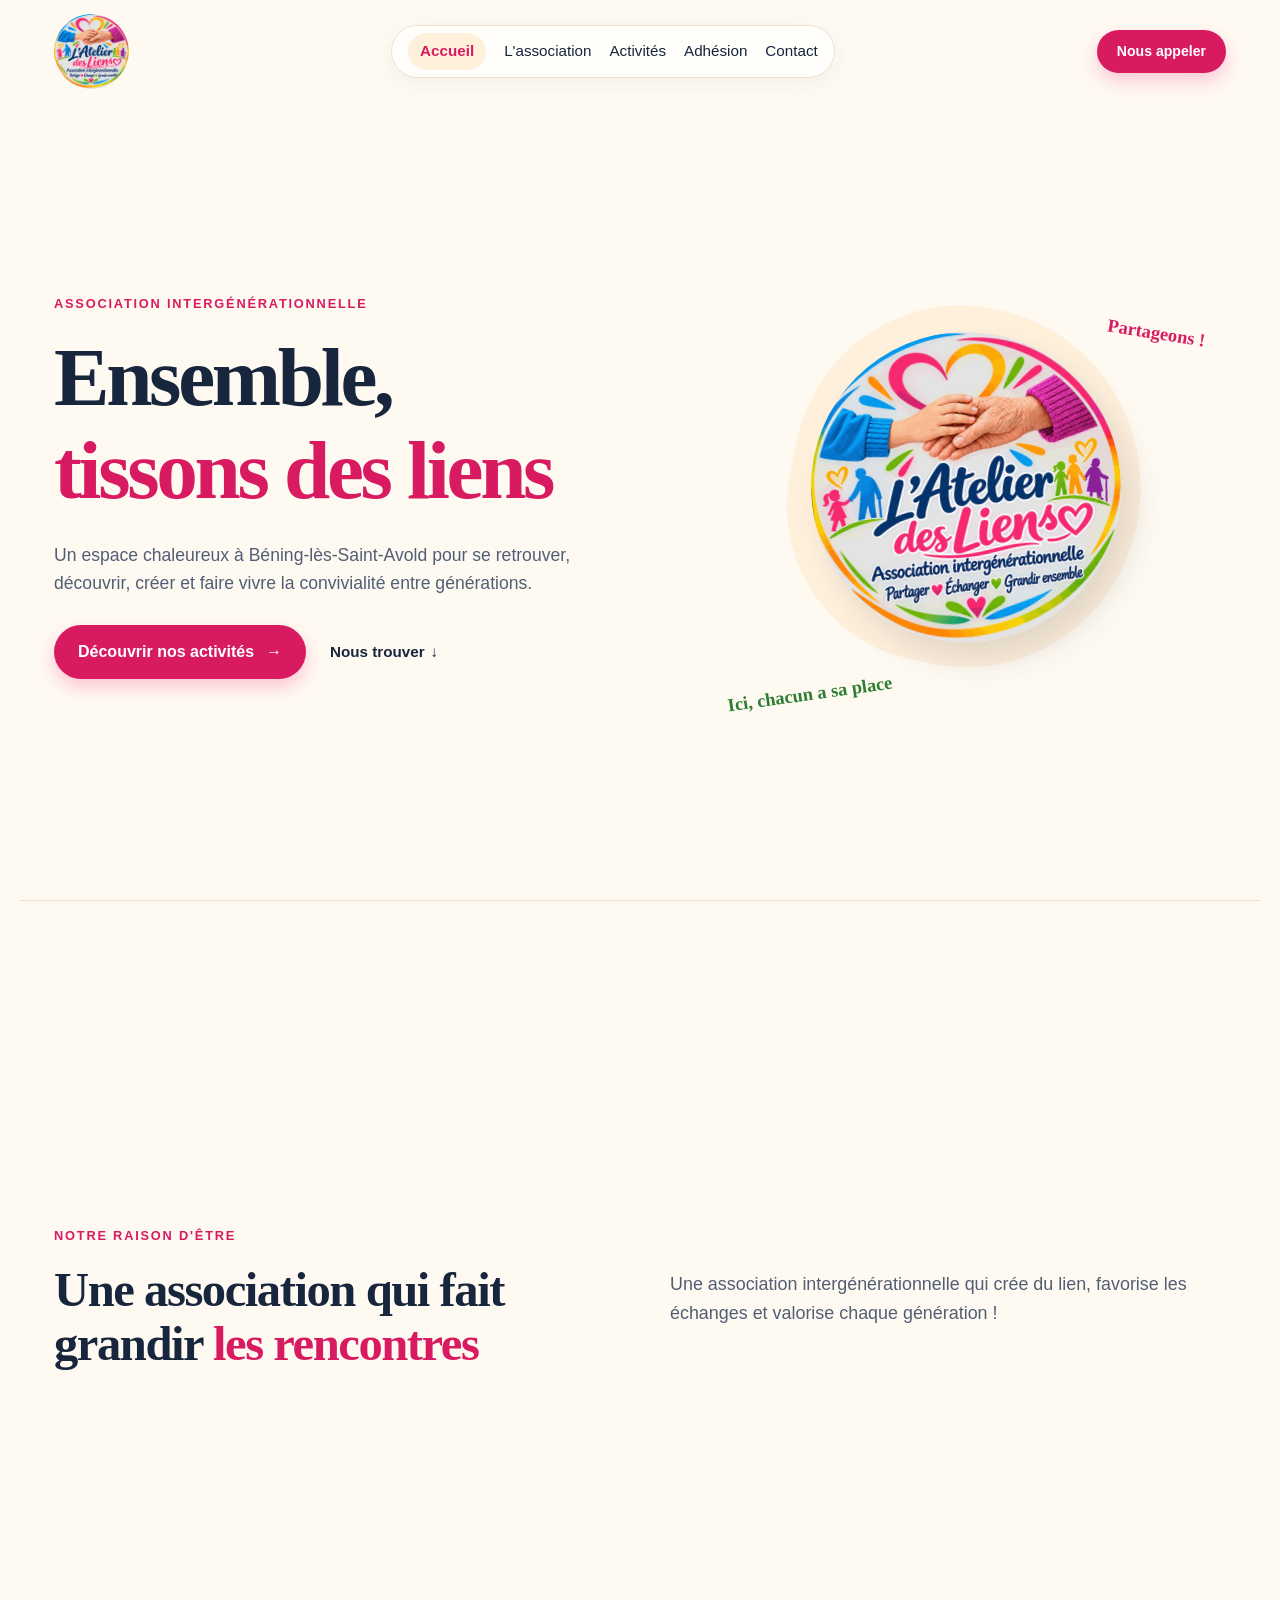
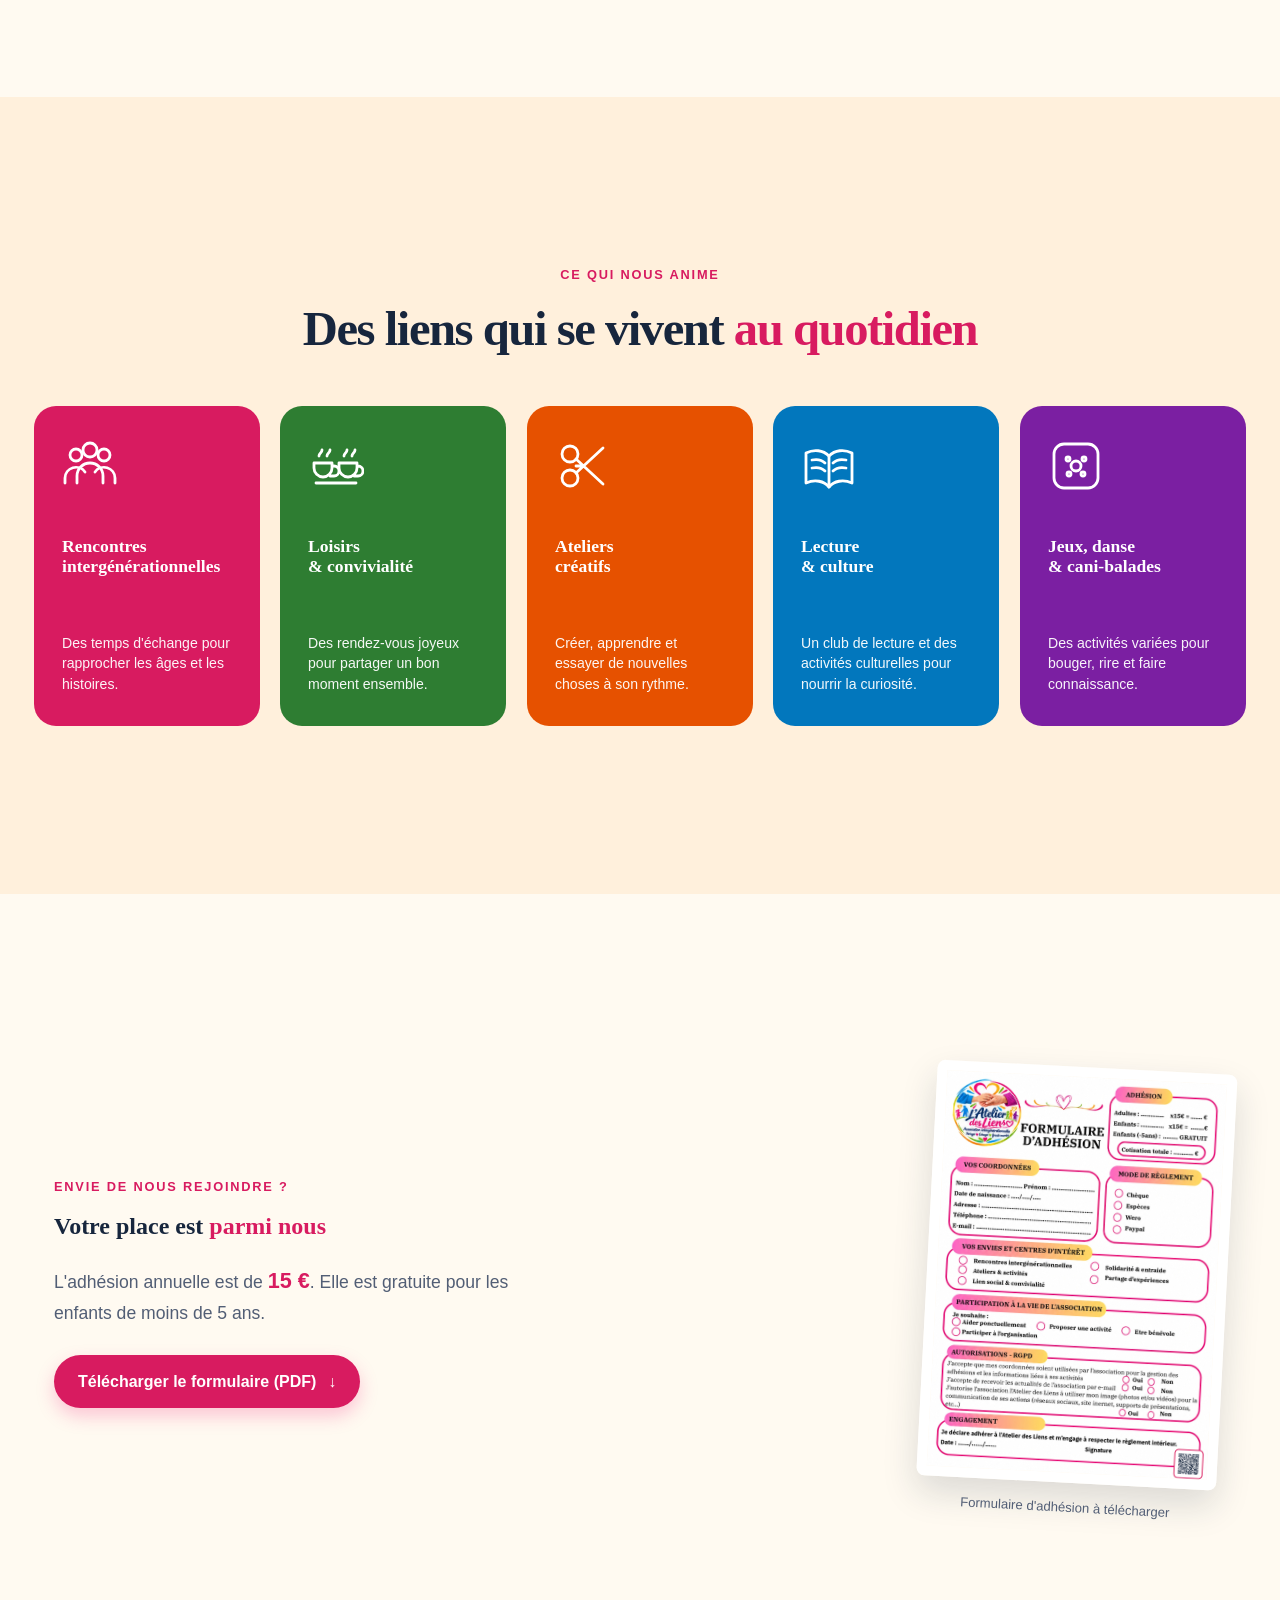
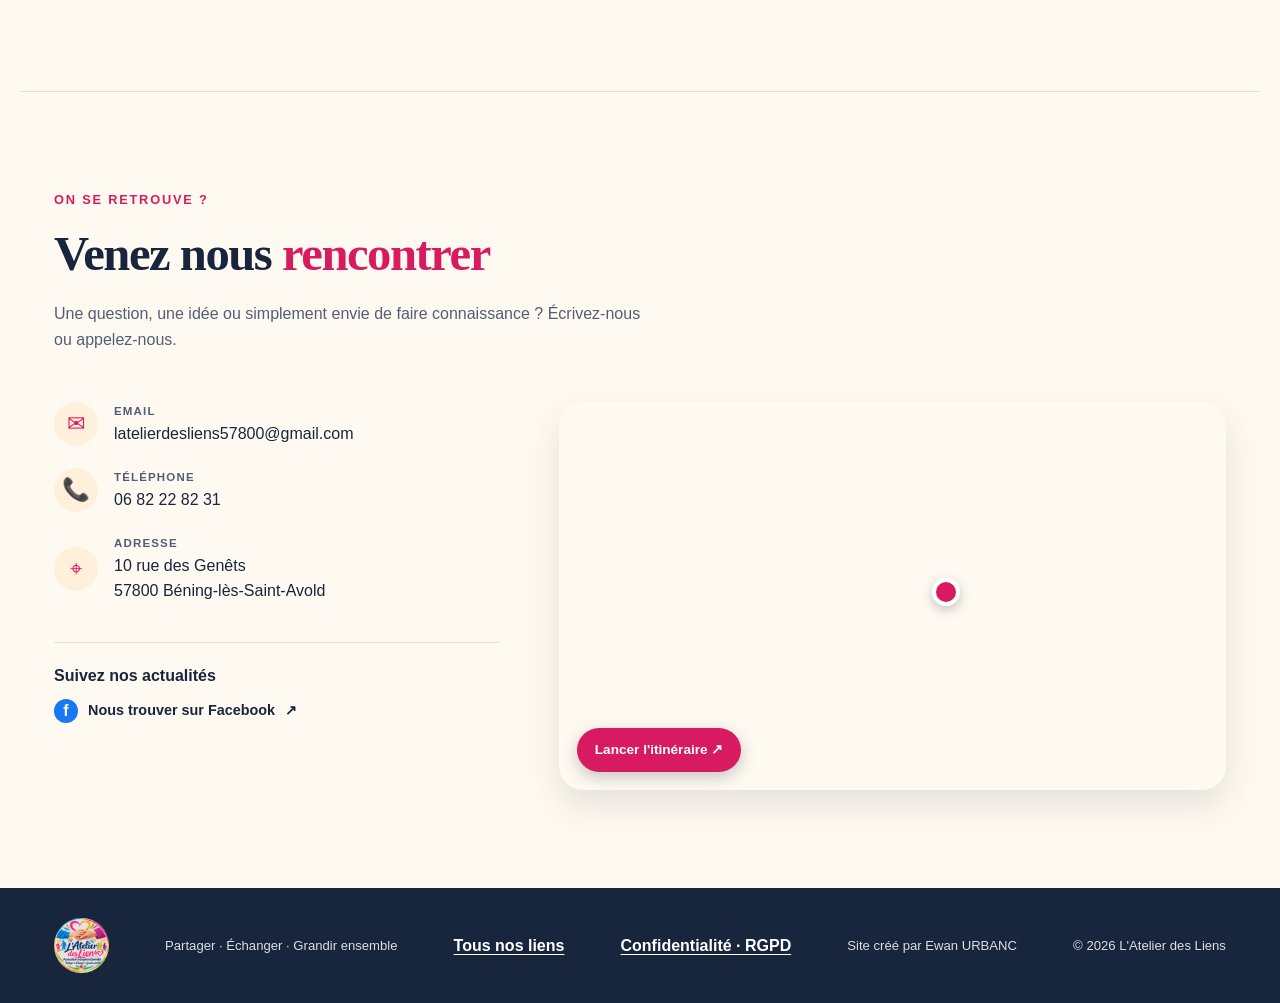
==== index.html @ 37806224 "Ajoute la page de liens, le formulaire avec QR code et optimise les images" ====
<!doctype html>
<html lang="fr">
  <head>
    <meta charset="utf-8">
    <meta name="viewport" content="width=device-width, initial-scale=1">
    <meta name="description" content="Une association intergénérationnelle qui crée du lien, favorise les échanges et valorise chaque génération !">
    <title>L'Atelier des Liens | Partager, échanger, grandir ensemble</title>
    <meta property="og:title" content="L'Atelier des Liens | Partager, échanger, grandir ensemble">
    <meta property="og:description" content="Une association intergénérationnelle qui crée du lien, favorise les échanges et valorise chaque génération !">
    <meta property="og:image" content="https://nougrr.github.io/atelier-des-liens/assets/logo-atelier-des-liens.png">
    <meta property="og:url" content="https://nougrr.github.io/atelier-des-liens/">
    <meta property="og:locale" content="fr_FR">
    <meta property="og:site_name" content="L'Atelier des Liens">
    <meta property="og:type" content="website">
    <meta name="theme-color" content="#fffaf1">
    <link rel="icon" type="image/png" href="assets/logo-icon.png">
    <link rel="apple-touch-icon" href="assets/logo-icon.png">
    <link rel="stylesheet" href="styles.css">
  </head>
  <body>
    <header class="site-header">
      <a class="brand" href="#accueil" aria-label="Retour à l'accueil"><img src="assets/logo-atelier-des-liens.png" alt="Logo de L'Atelier des Liens"></a>
      <button class="nav-toggle" id="navToggle" type="button" aria-expanded="false" aria-controls="mainNav" aria-label="Ouvrir le menu">
        <span class="hamburger-bar"></span><span class="hamburger-bar"></span><span class="hamburger-bar"></span>
      </button>
      <nav class="nav-menu" id="mainNav" aria-label="Navigation principale">
        <a href="#accueil" aria-current="location">Accueil</a>
        <a href="#association">L'association</a>
        <a href="#activites">Activités</a>
        <a href="#adhesion">Adhésion</a>
        <a href="#contact">Contact</a>
        <a class="button button-small mobile-only-button" href="tel:+33682228231">Nous appeler</a>
      </nav>
      <a class="button button-small desktop-only-button" href="tel:+33682228231">Nous appeler</a>
    </header>

    <main>
      <section class="hero page-section" id="accueil">
        <div class="hero-copy">
          <p class="eyebrow">Association intergénérationnelle</p>
          <h1>Ensemble,<br><em>tissons des liens</em></h1>
          <p class="hero-text">Un espace chaleureux à Béning-lès-Saint-Avold pour se retrouver, découvrir, créer et faire vivre la convivialité entre générations.</p>
          <div class="hero-actions">
            <a class="button" href="#activites">Découvrir nos activités <span aria-hidden="true">→</span></a>
            <a class="text-link" href="#contact">Nous trouver <span aria-hidden="true">↓</span></a>
          </div>
        </div>
        <div class="hero-art" aria-hidden="true">
          <div class="sun"></div>
          <img src="assets/logo-atelier-des-liens.png" alt="">
          <span class="scribble scribble-one">Partageons !</span>
          <span class="scribble scribble-two">Ici, chacun a sa place</span>
        </div>
      </section>

      <section class="intro section page-section" id="association">
        <div class="section-heading">
          <p class="eyebrow">Notre raison d'être</p>
          <h2>Une association qui fait grandir <em>les rencontres</em></h2>
        </div>
        <p class="intro-text">Une association intergénérationnelle qui crée du lien, favorise les échanges et valorise chaque génération !</p>
      </section>

      <section class="activities section page-section" id="activites">
        <div class="section-heading centered">
          <p class="eyebrow">Ce qui nous anime</p>
          <h2>Des liens qui se vivent <em>au quotidien</em></h2>
        </div>
        <div class="activity-grid">
          <article class="activity-card pink"><span class="activity-icon" aria-hidden="true"><svg viewBox="0 0 56 56" fill="none" xmlns="http://www.w3.org/2000/svg"><circle cx="14" cy="17" r="6"/><circle cx="28" cy="12" r="7"/><circle cx="42" cy="17" r="6"/><path d="M3 45v-5a11 11 0 0 1 20-6M53 45v-5a11 11 0 0 0-20-6M15 45v-7a13 13 0 0 1 26 0v7"/></svg></span><h3>Rencontres<br>intergénérationnelles</h3><p>Des temps d'échange pour rapprocher les âges et les histoires.</p></article>
          <article class="activity-card green"><span class="activity-icon" aria-hidden="true"><svg viewBox="0 0 56 56" fill="none" xmlns="http://www.w3.org/2000/svg"><path d="M6 25h18v5a9 9 0 0 1-18 0v-5ZM24 28h2a5 5 0 0 1 0 10h-4M11 18c0-3 3-3 3-6M19 18c0-3 3-3 3-6M31 25h18v5a9 9 0 0 1-18 0v-5ZM49 28h1a5 5 0 0 1 0 10h-4M36 18c0-3 3-3 3-6M44 18c0-3 3-3 3-6M8 45h40"/></svg></span><h3>Loisirs<br>&amp; convivialité</h3><p>Des rendez-vous joyeux pour partager un bon moment ensemble.</p></article>
          <article class="activity-card orange"><span class="activity-icon" aria-hidden="true"><svg viewBox="0 0 56 56" fill="none" xmlns="http://www.w3.org/2000/svg"><circle cx="15" cy="16" r="8"/><circle cx="15" cy="40" r="8"/><path d="m21 21 27 25M21 35 48 10M21 28h7"/></svg></span><h3>Ateliers<br>créatifs</h3><p>Créer, apprendre et essayer de nouvelles choses à son rythme.</p></article>
          <article class="activity-card blue"><span class="activity-icon" aria-hidden="true"><svg viewBox="0 0 56 56" fill="none" xmlns="http://www.w3.org/2000/svg"><path d="M28 18c-6-6-15-7-23-3v30c9-4 18-2 23 4 5-6 14-8 23-4V15c-8-4-17-3-23 3Z"/><path d="M28 18v31M11 22c5-1 10 0 13 3M11 30c5-1 10 0 13 3M45 22c-5-1-10 0-13 3M45 30c-5-1-10 0-13 3"/></svg></span><h3>Lecture<br>&amp; culture</h3><p>Un club de lecture et des activités culturelles pour nourrir la curiosité.</p></article>
          <article class="activity-card purple"><span class="activity-icon" aria-hidden="true"><svg viewBox="0 0 56 56" fill="none" xmlns="http://www.w3.org/2000/svg"><rect x="6" y="6" width="44" height="44" rx="10"/><circle cx="20" cy="21" r="2"/><circle cx="36" cy="21" r="2"/><circle cx="28" cy="28" r="5"/><circle cx="21" cy="36" r="2"/><circle cx="35" cy="36" r="2"/></svg></span><h3>Jeux, danse<br>&amp; cani-balades</h3><p>Des activités variées pour bouger, rire et faire connaissance.</p></article>
        </div>
      </section>

      <section class="membership section page-section" id="adhesion">
        <div class="membership-copy">
          <p class="eyebrow">Envie de nous rejoindre ?</p>
          <h2>Votre place est <em>parmi nous</em></h2>
          <p>L'adhésion annuelle est de <strong>15 €</strong>. Elle est gratuite pour les enfants de moins de 5 ans.</p>
          <a class="button" href="assets/formulaire-adhesion-avec-liens.pdf" download>Télécharger le formulaire (PDF) <span aria-hidden="true">↓</span></a>
        </div>
        <figure class="form-preview">
          <a href="assets/formulaire-adhesion-avec-liens.pdf" download aria-label="Télécharger le formulaire d'adhésion (PDF)"><img src="assets/formulaire-adhesion-avec-liens.png" alt="Aperçu du formulaire d'adhésion avec QR code"></a>
          <figcaption>Formulaire d'adhésion à télécharger</figcaption>
        </figure>
      </section>

      <section class="contact section page-section" id="contact">
        <div class="section-heading">
          <p class="eyebrow">On se retrouve ?</p>
          <h2>Venez nous <em>rencontrer</em></h2>
          <p>Une question, une idée ou simplement envie de faire connaissance ? Écrivez-nous ou appelez-nous.</p>
        </div>
        <div class="contact-layout">
          <div class="contact-details">
            <a class="contact-item" href="mailto:latelierdesliens57800@gmail.com?subject=Contact%20L%27Atelier%20des%20Liens"><span class="contact-symbol" aria-hidden="true">✉</span><span><small>Email</small>latelierdesliens57800@gmail.com</span></a>
            <a class="contact-item" href="tel:+33682228231" aria-label="Appeler le 06 82 22 82 31"><span class="contact-symbol" aria-hidden="true">📞</span><span><small>Téléphone</small>06 82 22 82 31</span></a>
            <a class="contact-item" href="https://www.google.com/maps/dir/?api=1&amp;destination=10+rue+des+Gen%C3%AAts+57800+B%C3%A9ning-l%C3%A8s-Saint-Avold" target="_blank" rel="noopener"><span class="contact-symbol" aria-hidden="true">⌖</span><span><small>Adresse</small>10 rue des Genêts<br>57800 Béning-lès-Saint-Avold</span></a>
            <div class="social-note"><span>Suivez nos actualités</span><a class="facebook-link" href="https://www.facebook.com/profile.php?id=61596247804913&amp;locale=fr_FR" target="_blank" rel="noopener"><span class="facebook-mark">f</span> Nous trouver sur Facebook <span aria-hidden="true">↗</span></a></div>
          </div>
          <div class="map-card">
            <iframe title="Carte de localisation de L'Atelier des Liens" src="https://www.google.com/maps?ll=49.1370452,6.8275457&amp;z=17&amp;output=embed" loading="lazy" referrerpolicy="no-referrer-when-downgrade" allowfullscreen></iframe>
            <div class="map-location" role="img" aria-label="L'Atelier des Liens, 10 rue des Genêts, 57800 Béning-lès-Saint-Avold"><span aria-hidden="true"></span></div>
            <a class="map-link" href="https://www.google.com/maps/dir/?api=1&amp;destination=10+rue+des+Gen%C3%AAts+57800+B%C3%A9ning-l%C3%A8s-Saint-Avold" target="_blank" rel="noopener noreferrer">Lancer l'itinéraire <span aria-hidden="true">↗</span></a>
          </div>
        </div>
      </section>

    </main>

    <footer class="site-footer"><img src="assets/logo-atelier-des-liens.png" alt="" aria-hidden="true"><p>Partager · Échanger · Grandir ensemble</p><a href="linktree.html">Tous nos liens</a><a href="confidentialite.html">Confidentialité · RGPD</a><p>Site créé par Ewan URBANC</p><p>© 2026 L'Atelier des Liens</p></footer>
    <script src="script.js"></script>
  </body>
</html>
---- styles.css ----
/* ==========================================================================
   1. VARIABLES & RESET
   ========================================================================== */
:root {
  --ink: #17263d;
  --muted: #525e75;
  --cream: #fffaf1;
  --peach: #fff0dc;
  --pink: #d81b60;
  --orange: #e65100;
  --blue: #0277bd;
  --green: #2e7d32;
  --purple: #7b1fa2;
  --line: #eadfd1;
  --header-height: 103px;
}

*,
*::before,
*::after {
  box-sizing: border-box;
}

html {
  scroll-behavior: smooth;
  scroll-padding-top: var(--header-height);
}

body {
  margin: 0;
  color: var(--ink);
  background: var(--cream);
  font-family: Arial, Helvetica, sans-serif;
  line-height: 1.6;
}

a {
  color: inherit;
  text-decoration: none;
}

img {
  display: block;
  max-width: 100%;
  height: auto;
}

/* Accessibilité : Focus Clavier */
a:focus-visible,
button:focus-visible {
  outline: 3px solid var(--pink);
  outline-offset: 3px;
  border-radius: 4px;
}

/* ==========================================================================
   2. HEADER & NAVIGATION
   ========================================================================== */
.site-header {
  align-items: center;
  backdrop-filter: blur(12px);
  background: rgba(255, 250, 241, 0.96);
  display: flex;
  justify-content: space-between;
  max-width: none;
  margin: auto;
  min-height: var(--header-height);
  padding: 14px max(34px, calc((100% - 1172px) / 2));
  position: sticky;
  top: 0;
  z-index: 100;
}

.brand img {
  height: 75px;
  width: 75px;
  object-fit: cover;
  border-radius: 50%;
}

nav {
  display: flex;
  gap: 30px;
  font-size: 0.95rem;
  font-weight: 500;
}

.site-header .nav-menu {
  align-items: center;
  background: rgba(255, 255, 255, 0.72);
  border: 1px solid var(--line);
  border-radius: 999px;
  box-shadow: 0 5px 18px rgba(23, 38, 61, 0.05);
  gap: 18px;
  padding: 7px 16px;
}

nav a {
  transition: color 0.2s ease;
}

nav a:hover,
.text-link:hover,
nav a[aria-current="page"] {
  color: var(--pink);
}

nav a[aria-current="location"] {
  background: var(--peach);
  border-radius: 999px;
  color: var(--pink);
  font-weight: 700;
  padding: 6px 12px;
}

.button {
  align-items: center;
  background: var(--pink);
  border-radius: 999px;
  color: #ffffff;
  display: inline-flex;
  gap: 12px;
  padding: 14px 24px;
  font-weight: 700;
  box-shadow: 0 8px 18px rgba(242, 43, 127, 0.25);
  transition: transform 0.2s ease, box-shadow 0.2s ease, background-color 0.2s ease;
}

.button:hover {
  box-shadow: 0 12px 25px rgba(242, 43, 127, 0.35);
  transform: translateY(-2px);
}

.button-small {
  padding: 10px 20px;
  font-size: 0.88rem;
}

/* ==========================================================================
   3. HERO SECTION
   ========================================================================== */
.hero {
  display: grid;
  grid-template-columns: minmax(0, 1fr) minmax(340px, 0.85fr);
  max-width: 1240px;
  min-height: calc(100svh - var(--header-height));
  margin: auto;
  padding: 40px 34px 70px;
  align-items: center;
  gap: 40px;
}

.eyebrow {
  color: var(--pink);
  font-size: 0.8rem;
  font-weight: 700;
  letter-spacing: 0.14em;
  margin: 0 0 16px;
  text-transform: uppercase;
}

h1,
h2,
h3 {
  line-height: 1.12;
  margin: 0;
}

h1,
h2 {
  font-family: Georgia, "Times New Roman", serif;
}

h1 {
  font-size: clamp(3rem, 6.5vw, 5.8rem);
  letter-spacing: -0.04em;
}

h1 em,
h2 em {
  color: var(--pink);
  font-style: normal;
}

.hero-text {
  color: var(--muted);
  font-size: 1.1rem;
  max-width: 550px;
  margin: 24px 0 28px;
}

.hero-actions {
  align-items: center;
  display: flex;
  flex-wrap: wrap;
  gap: 24px;
}

.text-link {
  font-weight: 700;
  font-size: 0.95rem;
  display: inline-flex;
  align-items: center;
  gap: 6px;
}

.hero-art {
  min-height: 420px;
  position: relative;
  display: grid;
  place-items: center;
}

.hero-art .sun {
  background: var(--peach);
  border-radius: 48% 52% 50% 45%;
  height: 360px;
  position: absolute;
  transform: rotate(12deg);
  width: 350px;
}

.hero-art img {
  border-radius: 50%;
  max-width: 310px;
  position: relative;
  box-shadow: 12px 20px 30px rgba(23, 38, 61, 0.12);
  transform: rotate(-6deg);
}

.scribble {
  color: var(--pink);
  font-family: Georgia, "Times New Roman", serif;
  font-size: 1.15rem;
  position: absolute;
  font-weight: 600;
}

.scribble-one {
  right: 4%;
  top: 10%;
  transform: rotate(9deg);
}

.scribble-two {
  bottom: -3%;
  left: 4%;
  color: var(--green);
  transform: rotate(-8deg);
}

/* ==========================================================================
   4. SECTIONS GENERALES & INTRO
   ========================================================================== */
.section {
  max-width: 1240px;
  margin: auto;
  padding: 90px 34px;
}

.page-section {
  min-height: calc(100svh - var(--header-height));
  scroll-margin-top: var(--header-height);
}

@media (prefers-reduced-motion: reduce) {
  html { scroll-behavior: auto; }
}

.intro {
  align-items: center;
  border-top: 1px solid var(--line);
  display: grid;
  gap: 60px;
  grid-template-columns: 1fr 1fr;
}

.section-heading h2 {
  font-size: clamp(2.1rem, 3.8vw, 3.8rem);
  letter-spacing: -0.03em;
}

.intro-text {
  color: var(--muted);
  font-size: 1.12rem;
  margin: 0;
  max-width: 530px;
}

.centered {
  text-align: center;
}

/* ==========================================================================
   5. SECTION ACTIVITES (GRILLE & CARTES UNIFORMES)
   ========================================================================== */
.activities {
  display: flex;
  flex-direction: column;
  justify-content: center;
  background: var(--peach);
  max-width: none;
  padding-left: max(34px, calc((100% - 1360px) / 2));
  padding-right: max(34px, calc((100% - 1360px) / 2));
}

.activity-grid {
  display: grid;
  gap: 20px;
  grid-template-columns: repeat(5, minmax(0, 1fr));
  margin-top: 50px;
  align-items: stretch; /* Hauteur identique pour toutes les cellules de la ligne */
}

.activity-card {
  border-radius: 22px;
  color: #ffffff;
  cursor: pointer;

  /* Agencement Flexbox pour uniformiser le contenu */
  display: flex;
  flex-direction: column;
  justify-content: flex-start;

  min-height: 320px;
  height: 100%;
  padding: 32px 28px;
  position: relative;

  /* Animation fluide d'agrandissement */
  transition: transform 0.35s cubic-bezier(0.34, 1.56, 0.64, 1), box-shadow 0.35s ease;
  will-change: transform;
}

.activity-card:hover,
.activity-card:focus-within {
  transform: scale(1.06) translateY(-6px);
  box-shadow: 0 20px 35px rgba(23, 38, 61, 0.28);
  z-index: 5;
}

.activity-card:active {
  transform: scale(1.02) translateY(-2px);
}

/* Variantes de couleurs des cartes */
.activity-card.pink { background: var(--pink); }
.activity-card.green { background: var(--green); }
.activity-card.orange { background: var(--orange); }
.activity-card.blue { background: var(--blue); }
.activity-card.purple { background: var(--purple); }

.activity-icon {
  display: block;
  font-size: 2.8rem;
  line-height: 1;
  margin-bottom: 36px;
}

.activity-icon svg {
  color: currentColor;
  height: 56px;
  stroke: currentColor;
  stroke-linecap: round;
  stroke-linejoin: round;
  stroke-width: 2.8;
  width: 56px;
}

.activity-card h3 {
  font-family: Georgia, "Times New Roman", serif;
  font-size: 1.1rem;
  margin-bottom: 0;
  overflow-wrap: normal;
  word-break: normal;
}

.activity-card p {
  font-size: 0.88rem;
  margin: auto 0 0;
  opacity: 0.95;
  line-height: 1.45;
  padding-top: 20px;
}

/* ==========================================================================
   6. SECTION ADHESION
   ========================================================================== */
.membership {
  align-items: center;
  display: grid;
  gap: 70px;
  grid-template-columns: 1fr 300px;
}

.membership-copy > p:not(.eyebrow) {
  color: var(--muted);
  font-size: 1.1rem;
  margin: 24px 0 28px;
  max-width: 490px;
}

.membership-copy strong {
  color: var(--pink);
  font-size: 1.35rem;
}

.form-preview {
  margin: 0;
  transform: rotate(3deg);
  transition: transform 0.3s ease;
}

.form-preview:hover {
  transform: rotate(0deg) scale(1.03);
}

.form-preview img {
  border: 10px solid #ffffff;
  border-radius: 8px;
  box-shadow: 0 16px 35px rgba(23, 38, 61, 0.15);
}

.form-preview figcaption {
  color: var(--muted);
  font-size: 0.82rem;
  margin-top: 14px;
  text-align: center;
}

/* ==========================================================================
   7. SECTION CONTACT & CARTE
   ========================================================================== */
.contact {
  border-top: 1px solid var(--line);
  display: flex;
  flex-direction: column;
  justify-content: center;
}

.contact .section-heading > p:last-child {
  color: var(--muted);
  margin: 20px 0 0;
  max-width: 600px;
}

.contact-layout {
  display: grid;
  gap: 60px;
  grid-template-columns: 0.8fr 1.2fr;
  margin-top: 50px;
}

.contact-details {
  display: flex;
  flex-direction: column;
  gap: 22px;
}

.contact-item {
  align-items: center;
  display: flex;
  gap: 16px;
  transition: color 0.2s ease;
}

.contact-item:hover {
  color: var(--pink);
}

.contact-item > span:last-child {
  min-width: 0;
  overflow-wrap: anywhere;
}

.contact-symbol {
  align-items: center;
  background: var(--peach);
  border-radius: 50%;
  color: var(--pink);
  display: flex;
  flex: 0 0 44px;
  font-size: 1.4rem;
  height: 44px;
  justify-content: center;
}

.contact-item small {
  color: var(--muted);
  display: block;
  font-size: 0.72rem;
  letter-spacing: 0.1em;
  text-transform: uppercase;
  font-weight: 700;
}

.social-note {
  border-top: 1px solid var(--line);
  display: flex;
  flex-direction: column;
  gap: 10px;
  margin-top: 16px;
  padding-top: 20px;
}

.social-note > span:first-child {
  font-weight: 700;
}

.facebook-link {
  align-items: center;
  color: var(--ink);
  display: inline-flex;
  font-size: 0.9rem;
  font-weight: 700;
  gap: 10px;
  width: fit-content;
  transition: color 0.2s ease;
}

.facebook-link:hover {
  color: var(--pink);
}

.facebook-mark {
  align-items: center;
  background: #1877f2;
  border-radius: 50%;
  color: #ffffff;
  display: inline-flex;
  font-family: Arial, sans-serif;
  font-size: 1rem;
  height: 24px;
  justify-content: center;
  line-height: 1;
  width: 24px;
}

/* Carte Interactive */
.map-card {
  border-radius: 24px;
  min-height: 380px;
  overflow: hidden;
  position: relative;
  box-shadow: 0 15px 35px rgba(23, 38, 61, 0.12);
}

.map-card iframe {
  border: 0;
  height: 100%;
  min-height: 380px;
  width: 100%;
}

.map-location {
  align-items: center;
  display: flex;
  left: 58%;
  position: absolute;
  top: 49%;
  transform: translate(-50%, -50%);
  z-index: 2;
}

.map-location span {
  background: var(--pink);
  border: 4px solid #ffffff;
  border-radius: 50%;
  box-shadow: 0 4px 12px rgba(23, 38, 61, 0.25);
  display: block;
  height: 28px;
  width: 28px;
}

.map-link {
  background: var(--pink);
  border-radius: 999px;
  bottom: 18px;
  color: #ffffff;
  font-size: 0.85rem;
  font-weight: 700;
  left: 18px;
  padding: 11px 18px;
  position: absolute;
  z-index: 2;
  box-shadow: 0 5px 16px rgba(23, 38, 61, 0.25);
  transition: background-color 0.2s ease, color 0.2s ease;
}

.map-link:hover {
  background: #ffffff;
  color: var(--pink);
}

/* ==========================================================================
   8. CONFIDENTIALITE & RGPD
   ========================================================================== */
.legal-body { scroll-snap-type: none; }

.legal-header {
  align-items: center;
  background: rgba(255, 250, 241, 0.96);
  border-bottom: 1px solid var(--line);
  display: flex;
  justify-content: space-between;
  min-height: var(--header-height);
  padding: 14px max(34px, calc((100% - 1172px) / 2));
}

.legal-page {
  background: #f5eee3;
  margin: 0 auto;
  max-width: 1000px;
  min-height: calc(100vh - var(--header-height));
  padding: clamp(48px, 8vw, 88px) 34px;
}

.legal-intro { margin: 0 auto; max-width: 760px; }
.legal-intro h1 { font-size: clamp(2.8rem, 6vw, 4.8rem); }

.legal-intro > p:last-child {
  color: var(--muted);
  font-size: 1.05rem;
  margin: 20px 0 0;
  max-width: 600px;
}

.privacy-content {
  display: grid;
  gap: 24px 44px;
  grid-template-columns: repeat(2, minmax(0, 1fr));
  margin-top: 38px;
}

.privacy-content article {
  border-top: 1px solid var(--line);
  padding-top: 18px;
}

.privacy-content article h2,
.privacy-content article h3 {
  font-size: 1.08rem;
  margin-bottom: 10px;
}

.privacy-content article p {
  color: var(--muted);
  font-size: .92rem;
  margin: 0 0 10px;
}

.privacy-content a,
.site-footer > a {
  color: var(--pink);
  font-weight: 700;
  text-decoration: underline;
  text-underline-offset: 3px;
}

.site-footer > a { color: #fff; }

/* ==========================================================================
   8. FOOTER
   ========================================================================== */
.site-footer {
  align-items: center;
  background: var(--ink);
  color: #ffffff;
  display: flex;
  flex-wrap: wrap;
  gap: 25px;
  justify-content: space-between;
  padding: 30px max(34px, calc((100% - 1172px) / 2));
}

.site-footer img {
  height: 55px;
  width: 55px;
  border-radius: 50%;
}

.site-footer p {
  font-size: 0.82rem;
  margin: 0;
  opacity: 0.85;
}

/* ==========================================================================
   9. MEDIA QUERIES (RESPONSIVE DESIGN)
   ========================================================================== */
@media (max-width: 1024px) {
  .activity-grid {
    grid-template-columns: repeat(3, minmax(0, 1fr));
  }
}

@media (max-width: 850px) {
  nav {
    display: none;
  }

  .hero {
    display: flex;
    flex-direction: column;
    align-items: stretch;
    padding-top: 30px;
  }

  .hero-copy {
    position: relative;
    z-index: 2;
  }

  .hero-art {
    min-height: 350px;
  }

  .hero-art .sun {
    height: 290px;
    width: 290px;
  }

  .hero-art img {
    max-width: 250px;
  }

  .intro,
  .membership,
  .contact-layout {
    grid-template-columns: 1fr;
    gap: 40px;
  }

  .form-preview {
    max-width: 280px;
    justify-self: center;
  }
}

@media (max-width: 640px) {
  .activity-grid {
    grid-template-columns: repeat(2, minmax(0, 1fr));
  }
}

@media (max-width: 480px) {
  .site-header {
    padding: 14px 20px;
  }

  .site-header .button-small {
    display: none;
  }

  .section,
  .hero {
    padding-left: 20px;
    padding-right: 20px;
  }

  .hero {
    padding-top: 35px;
  }

  h1 {
    font-size: 3.2rem;
  }

  .contact-item {
    align-items: flex-start;
    gap: 12px;
  }

  .contact-symbol {
    flex-basis: 40px;
    height: 40px;
  }

  .map-card,
  .map-card iframe {
    min-height: 320px;
  }

  .activity-grid {
    grid-template-columns: 1fr;
  }

  .section {
    padding-bottom: 64px;
    padding-top: 64px;
  }

  .activity-card {
    min-height: auto;
  }

  .site-footer {
    padding: 25px 20px;
    flex-direction: column;
    text-align: center;
  }

  .legal-page { padding: 48px 20px; }
  .legal-header { padding: 12px 20px; }
}

@media (max-width: 850px) {
  .privacy-content { grid-template-columns: 1fr; }
  .legal-header { padding: 14px 24px; }
}

/* Menu mobile accessible */
.nav-toggle {
  display: none;
  background: transparent;
  border: 0;
  cursor: pointer;
  flex-direction: column;
  gap: 5px;
  padding: 10px;
  z-index: 1001;
}

.hamburger-bar {
  background: var(--ink);
  border-radius: 4px;
  display: block;
  height: 3px;
  transition: transform .3s ease, opacity .3s ease;
  width: 28px;
}

.mobile-only-button { display: none; }
.nav-toggle.is-active .hamburger-bar:nth-child(1) { transform: translateY(8px) rotate(45deg); }
.nav-toggle.is-active .hamburger-bar:nth-child(2) { opacity: 0; }
.nav-toggle.is-active .hamburger-bar:nth-child(3) { transform: translateY(-8px) rotate(-45deg); }

@media (max-width: 850px) {
  .nav-toggle { display: flex; }
  .desktop-only-button { display: none; }
  .mobile-only-button { display: inline-flex; margin-top: 10px; }
  .nav-menu {
    align-items: center;
    background: var(--cream);
    border: 0;
    border-radius: 0;
    box-shadow: -10px 0 30px rgba(23, 38, 61, .15);
    display: flex;
    flex-direction: column;
    gap: 24px;
    height: 100vh;
    justify-content: center;
    max-width: 340px;
    padding: 40px 20px;
    position: fixed;
    right: -100%;
    top: 0;
    transition: right .35s cubic-bezier(.16, 1, .3, 1);
    width: 80%;
    z-index: 1000;
  }
  .nav-menu.is-open { right: 0; }
  .nav-menu a:not(.button) { font-size: 1.2rem; font-weight: 700; }
}

/* Ajustements fluides pour les tablettes et les petits écrans */
.hero > *,
.intro > *,
.membership > *,
.contact-layout > * { min-width: 0; }

.contact-item,
.facebook-link { overflow-wrap: anywhere; }

@media (max-width: 1024px) {
  .site-header,
  .legal-header {
    padding-left: clamp(24px, 4vw, 34px);
    padding-right: clamp(24px, 4vw, 34px);
  }

  .activity-grid {
    grid-template-columns: repeat(auto-fit, minmax(min(100%, 220px), 1fr));
  }

  .activity-card { padding: clamp(22px, 2.7vw, 30px); }
  .membership { gap: 40px; grid-template-columns: minmax(0, 1fr) minmax(240px, 300px); }
  .contact-layout { gap: 36px; }
}

@media (max-width: 850px) {
  :root { --header-height: 80px; }

  .site-header,
  .legal-header {
    gap: 14px;
    min-height: var(--header-height);
    padding: 10px clamp(18px, 4vw, 30px);
  }

  .site-header {
    background-color: #fffaf1 !important;
    backdrop-filter: none;
    isolation: isolate;
    position: relative;
    z-index: 1000;
  }

  .brand img { height: 60px; width: 60px; }

  .site-header nav.nav-menu {
    align-items: center;
    background: var(--cream);
    border: 0;
    border-radius: 0;
    box-shadow: -10px 0 30px rgba(23, 38, 61, .15);
    display: flex;
    flex-direction: column;
    gap: 22px;
    height: 100vh;
    height: 100dvh;
    justify-content: center;
    max-width: 360px;
    padding: calc(28px + env(safe-area-inset-top)) 24px calc(28px + env(safe-area-inset-bottom));
    position: fixed;
    right: -110%;
    top: 0;
    transition: right .3s cubic-bezier(.16, 1, .3, 1), visibility .3s;
    visibility: hidden;
    width: min(86vw, 360px);
    z-index: 1000;
  }

  .site-header nav.nav-menu.is-open { right: 0; visibility: visible; }
  .site-header nav.nav-menu a:not(.button) { font-size: 1.15rem; font-weight: 700; }
  .nav-toggle { display: flex; margin-left: auto; }
  .desktop-only-button { display: none; }
  .mobile-only-button { display: inline-flex; margin-top: 8px; }

  .hero {
    align-items: stretch;
    gap: 16px;
    min-height: auto;
    padding-top: clamp(36px, 7vw, 64px);
  }

  h1 { font-size: clamp(2.8rem, 9vw, 5rem); }
  .hero-art {
    display: grid;
    flex: 0 0 auto;
    grid-template-rows: auto 1fr auto;
    min-height: clamp(360px, 95vw, 420px);
    max-width: 360px;
    margin: 0 auto;
    width: 100%;
  }
  .hero-art .sun {
    height: clamp(230px, 38vw, 290px);
    left: 50%;
    top: 50%;
    transform: translate(-50%, -50%) rotate(12deg);
    width: clamp(230px, 38vw, 290px);
  }
  .hero-art img {
    grid-row: 2;
    justify-self: center;
    max-width: min(64vw, 250px);
  }
  .hero-art .scribble-one {
    grid-row: 1;
    justify-self: end;
    position: static;
  }
  .hero-art .scribble-two {
    grid-row: 3;
    justify-self: start;
    position: static;
  }

  .intro,
  .membership,
  .contact-layout {
    grid-template-columns: minmax(0, 1fr);
    gap: 36px;
  }

  .membership { justify-items: start; }
  .form-preview { justify-self: center; max-width: min(72vw, 320px); }
  .contact-layout { margin-top: 36px; }
  .map-card, .map-card iframe { min-height: 340px; }
  .privacy-content { grid-template-columns: minmax(0, 1fr); }
  .legal-page { width: 100%; }
}

@media (max-width: 600px) {
  .section,
  .hero {
    padding-left: clamp(18px, 5vw, 24px);
    padding-right: clamp(18px, 5vw, 24px);
  }

  .section {
    padding-bottom: clamp(56px, 12vw, 72px);
    padding-top: clamp(56px, 12vw, 72px);
  }

  .hero { padding-top: 32px; }
  .hero-actions { align-items: flex-start; gap: 18px; }
  .hero-actions .button { max-width: 100%; }
  .section-heading h2 { font-size: clamp(2rem, 8vw, 2.8rem); }
  .intro { gap: 24px; }
  .activity-grid { margin-top: 32px; }
  .activity-card { min-height: 260px; }
  .activity-icon { margin-bottom: 24px; }
  .contact-item { align-items: flex-start; gap: 12px; }
  .contact-symbol { flex-basis: 40px; height: 40px; }
  .map-card, .map-card iframe { min-height: 300px; }

  .site-footer {
    flex-direction: column;
    gap: 18px;
    padding: 28px 20px;
    text-align: center;
  }

  .legal-page { padding: 48px 20px; }
  .legal-header { padding: 10px 18px; }
  .legal-header .button { padding: 10px 14px; }
}

@media (max-width: 360px) {
  .site-header { padding-left: 14px; padding-right: 14px; }
  .brand img { height: 54px; width: 54px; }
  .hero-actions { align-items: stretch; flex-direction: column; }
  .hero-actions .button { justify-content: center; padding-left: 16px; padding-right: 16px; }
  .activity-grid { grid-template-columns: minmax(0, 1fr); }
  .map-card, .map-card iframe { min-height: 260px; }
}
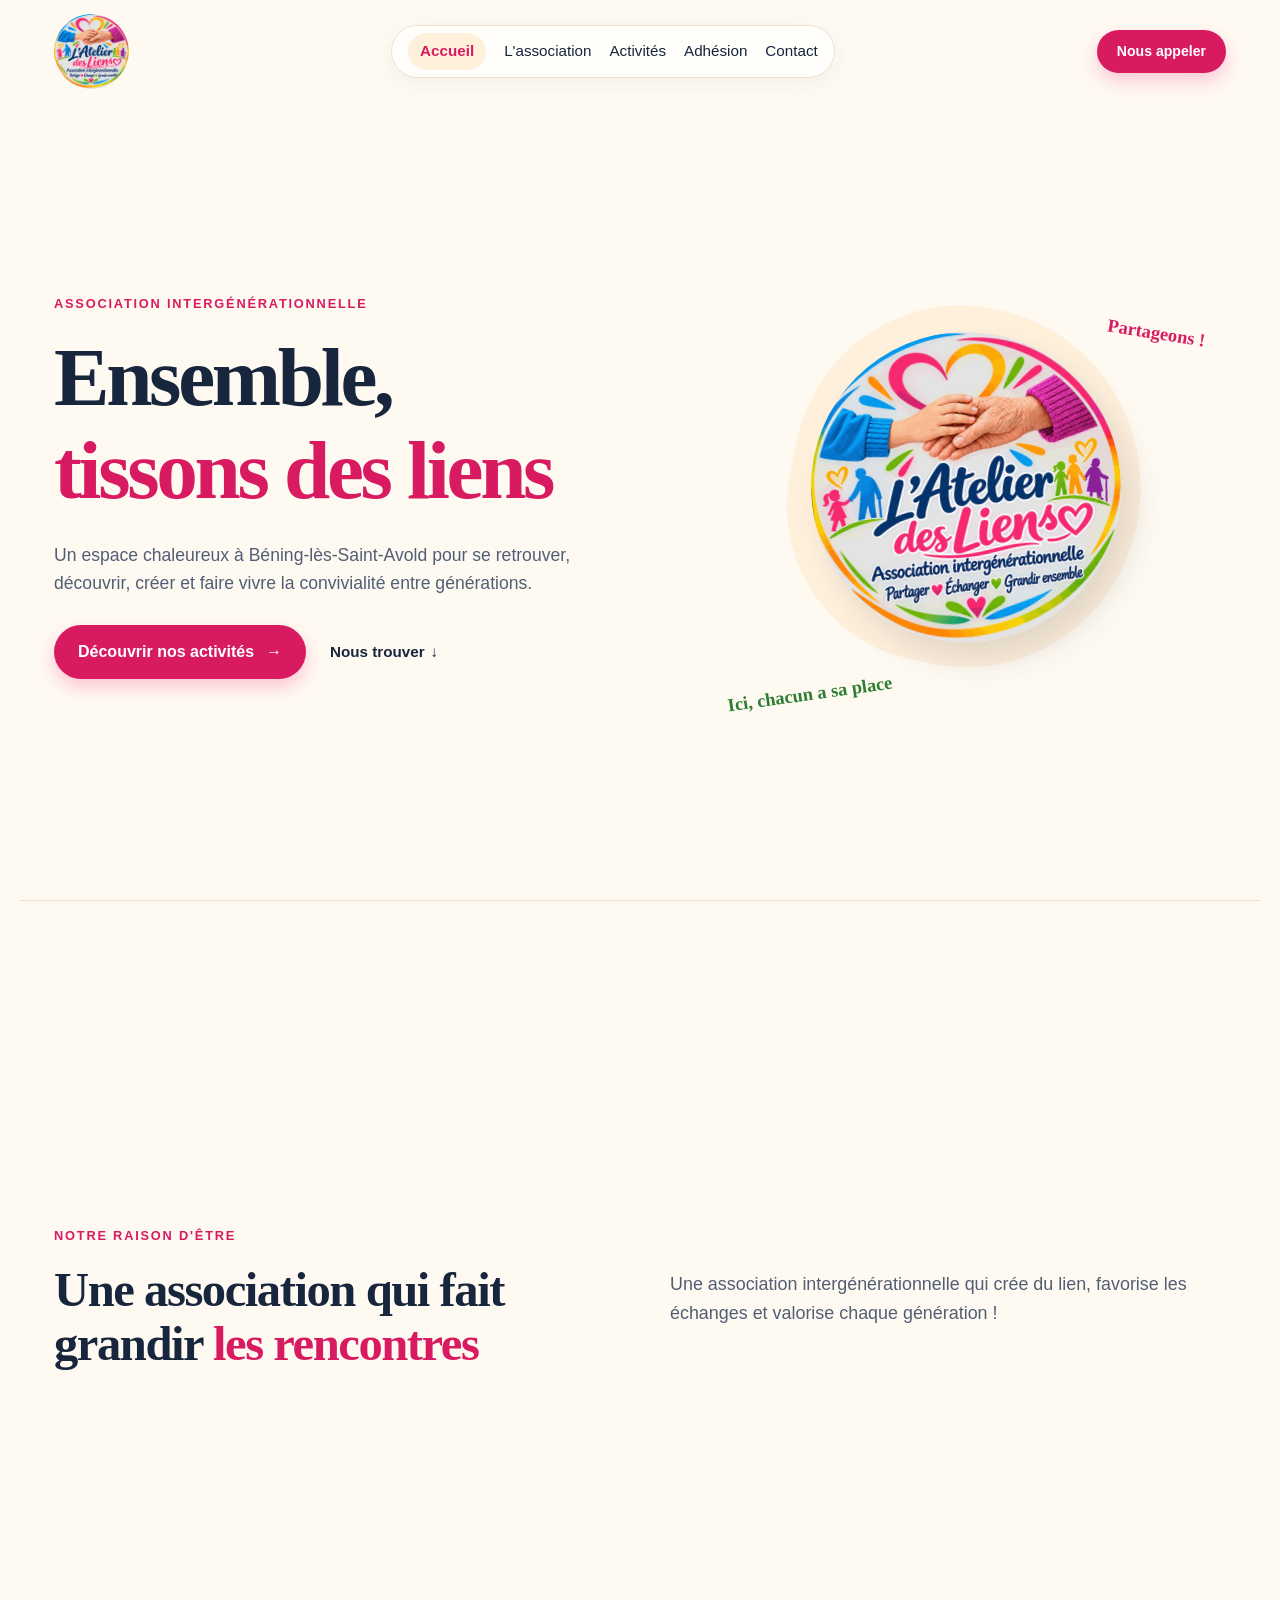
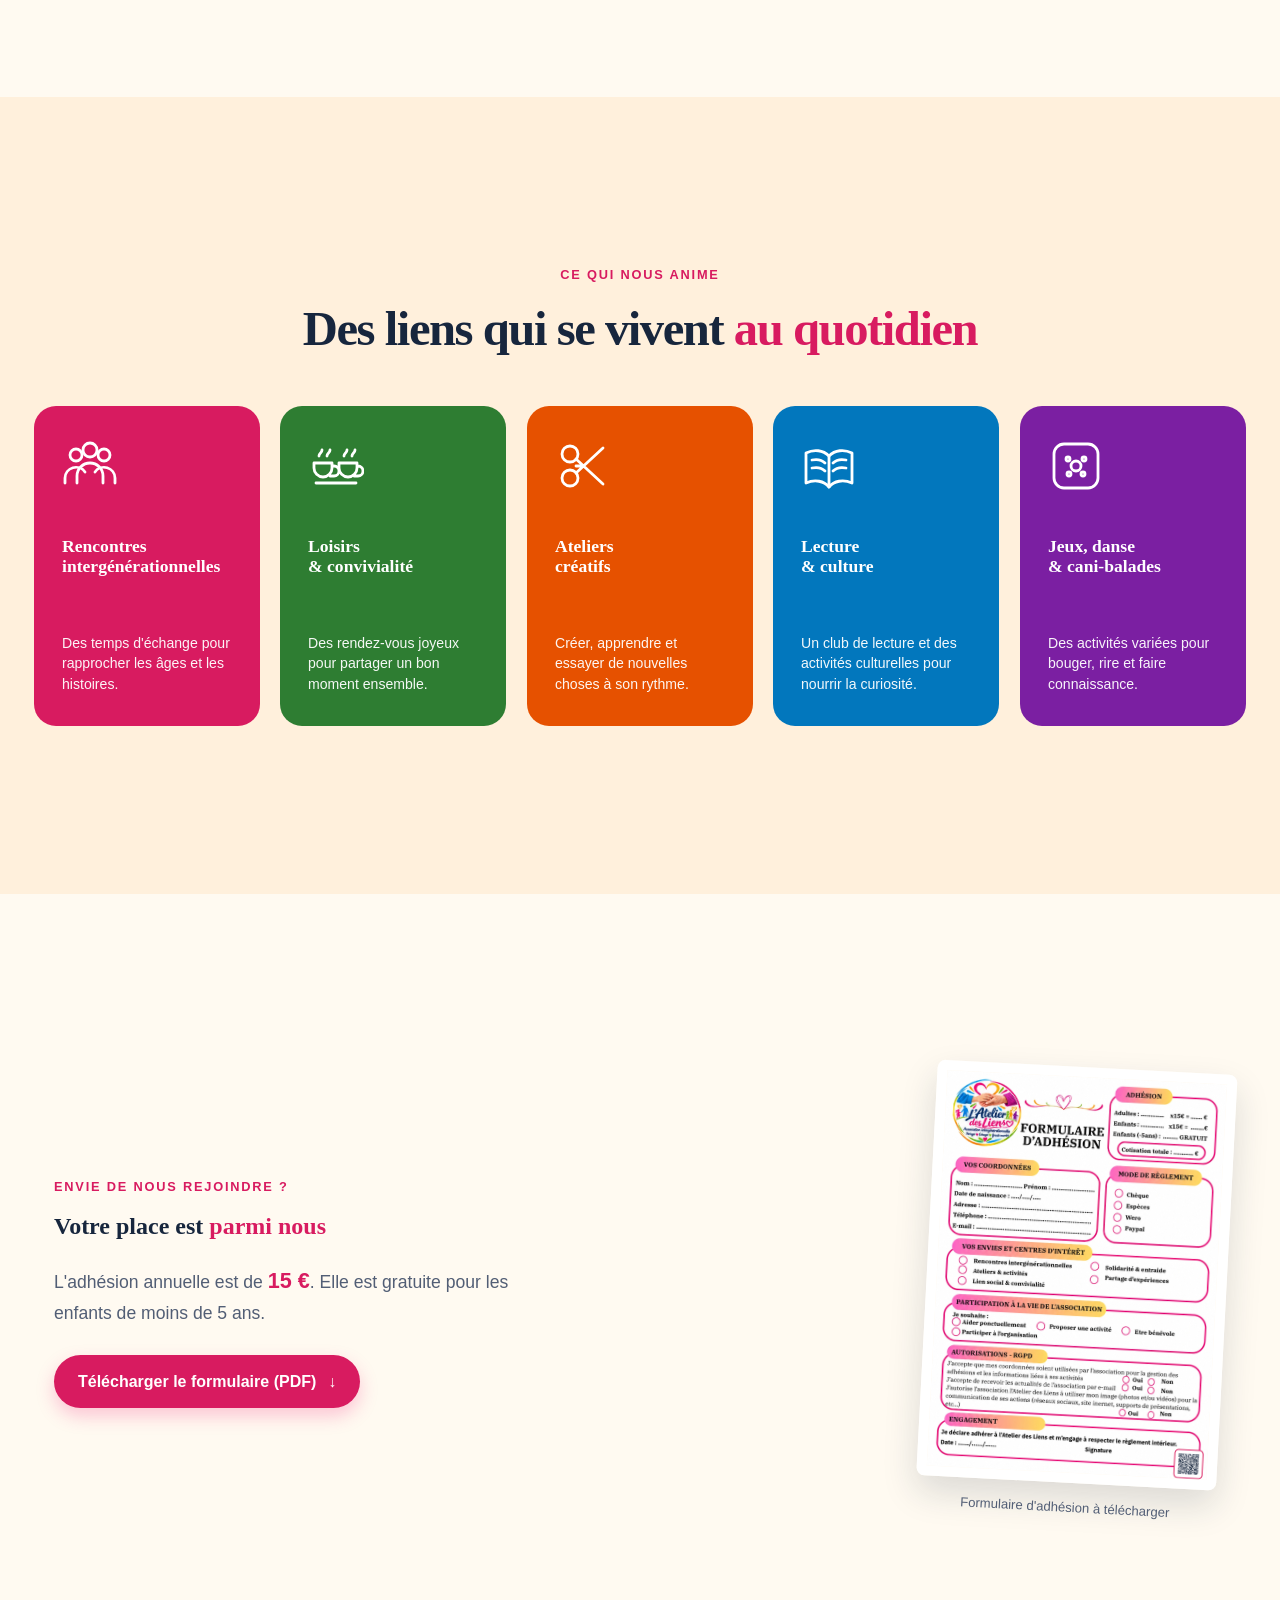
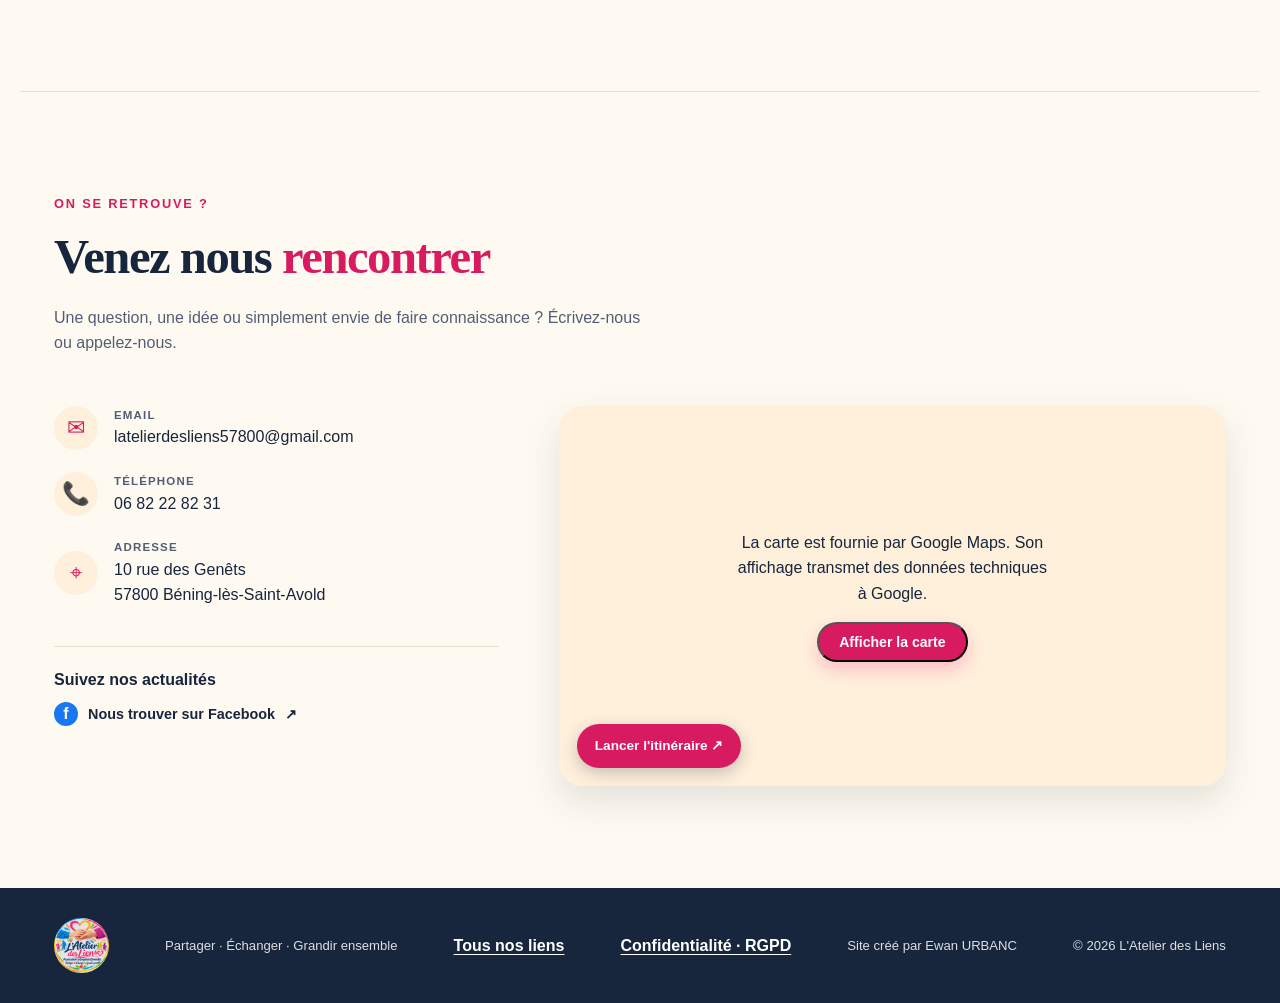
==== commit f272559c: "Carte au clic, déploiement limité aux fichiers du site, SEO (robots, sitemap, 404, JSON-LD)" ====
--- a/index.html
+++ b/index.html
@@ -13,8 +13,10 @@
     <meta property="og:site_name" content="L'Atelier des Liens">
     <meta property="og:type" content="website">
     <meta name="theme-color" content="#fffaf1">
+    <link rel="canonical" href="https://nougrr.github.io/atelier-des-liens/">
     <link rel="icon" type="image/png" href="assets/logo-icon.png">
     <link rel="apple-touch-icon" href="assets/logo-icon.png">
+    <script type="application/ld+json">{"@context":"https://schema.org","@type":"Organization","name":"L'Atelier des Liens","url":"https://nougrr.github.io/atelier-des-liens/","logo":"https://nougrr.github.io/atelier-des-liens/assets/logo-atelier-des-liens.png","telephone":"+33682228231","email":"latelierdesliens57800@gmail.com","address":{"@type":"PostalAddress","streetAddress":"10 rue des Genêts","postalCode":"57800","addressLocality":"Béning-lès-Saint-Avold","addressCountry":"FR"},"sameAs":["https://www.facebook.com/profile.php?id=61596247804913"]}</script>
     <link rel="stylesheet" href="styles.css">
   </head>
   <body>
@@ -24,7 +26,7 @@
         <span class="hamburger-bar"></span><span class="hamburger-bar"></span><span class="hamburger-bar"></span>
       </button>
       <nav class="nav-menu" id="mainNav" aria-label="Navigation principale">
-        <a href="#accueil" aria-current="location">Accueil</a>
+        <a href="#accueil">Accueil</a>
         <a href="#association">L'association</a>
         <a href="#activites">Activités</a>
         <a href="#adhesion">Adhésion</a>
@@ -102,8 +104,11 @@
             <div class="social-note"><span>Suivez nos actualités</span><a class="facebook-link" href="https://www.facebook.com/profile.php?id=61596247804913&amp;locale=fr_FR" target="_blank" rel="noopener"><span class="facebook-mark">f</span> Nous trouver sur Facebook <span aria-hidden="true">↗</span></a></div>
           </div>
           <div class="map-card">
-            <iframe title="Carte de localisation de L'Atelier des Liens" src="https://www.google.com/maps?ll=49.1370452,6.8275457&amp;z=17&amp;output=embed" loading="lazy" referrerpolicy="no-referrer-when-downgrade" allowfullscreen></iframe>
-            <div class="map-location" role="img" aria-label="L'Atelier des Liens, 10 rue des Genêts, 57800 Béning-lès-Saint-Avold"><span aria-hidden="true"></span></div>
+            <div class="map-consent" id="mapConsent" data-src="https://www.google.com/maps?ll=49.1370452,6.8275457&amp;z=17&amp;output=embed">
+              <p>La carte est fournie par Google Maps. Son affichage transmet des données techniques à Google.</p>
+              <button class="button button-small" type="button" id="mapLoad">Afficher la carte</button>
+            </div>
+            <div class="map-location" hidden role="img" aria-label="L'Atelier des Liens, 10 rue des Genêts, 57800 Béning-lès-Saint-Avold"><span aria-hidden="true"></span></div>
             <a class="map-link" href="https://www.google.com/maps/dir/?api=1&amp;destination=10+rue+des+Gen%C3%AAts+57800+B%C3%A9ning-l%C3%A8s-Saint-Avold" target="_blank" rel="noopener noreferrer">Lancer l'itinéraire <span aria-hidden="true">↗</span></a>
           </div>
         </div>
--- a/styles.css
+++ b/styles.css
@@ -551,6 +551,23 @@
   min-height: 380px;
   width: 100%;
 }
+
+.map-consent {
+  align-items: center;
+  background: var(--peach, #fff0dc);
+  display: flex;
+  flex-direction: column;
+  gap: 16px;
+  height: 100%;
+  justify-content: center;
+  min-height: 380px;
+  padding: 24px;
+  text-align: center;
+}
+
+.map-consent p { margin: 0; max-width: 320px; }
+
+.map-location[hidden] { display: none; }
 
 .map-location {
   align-items: center;
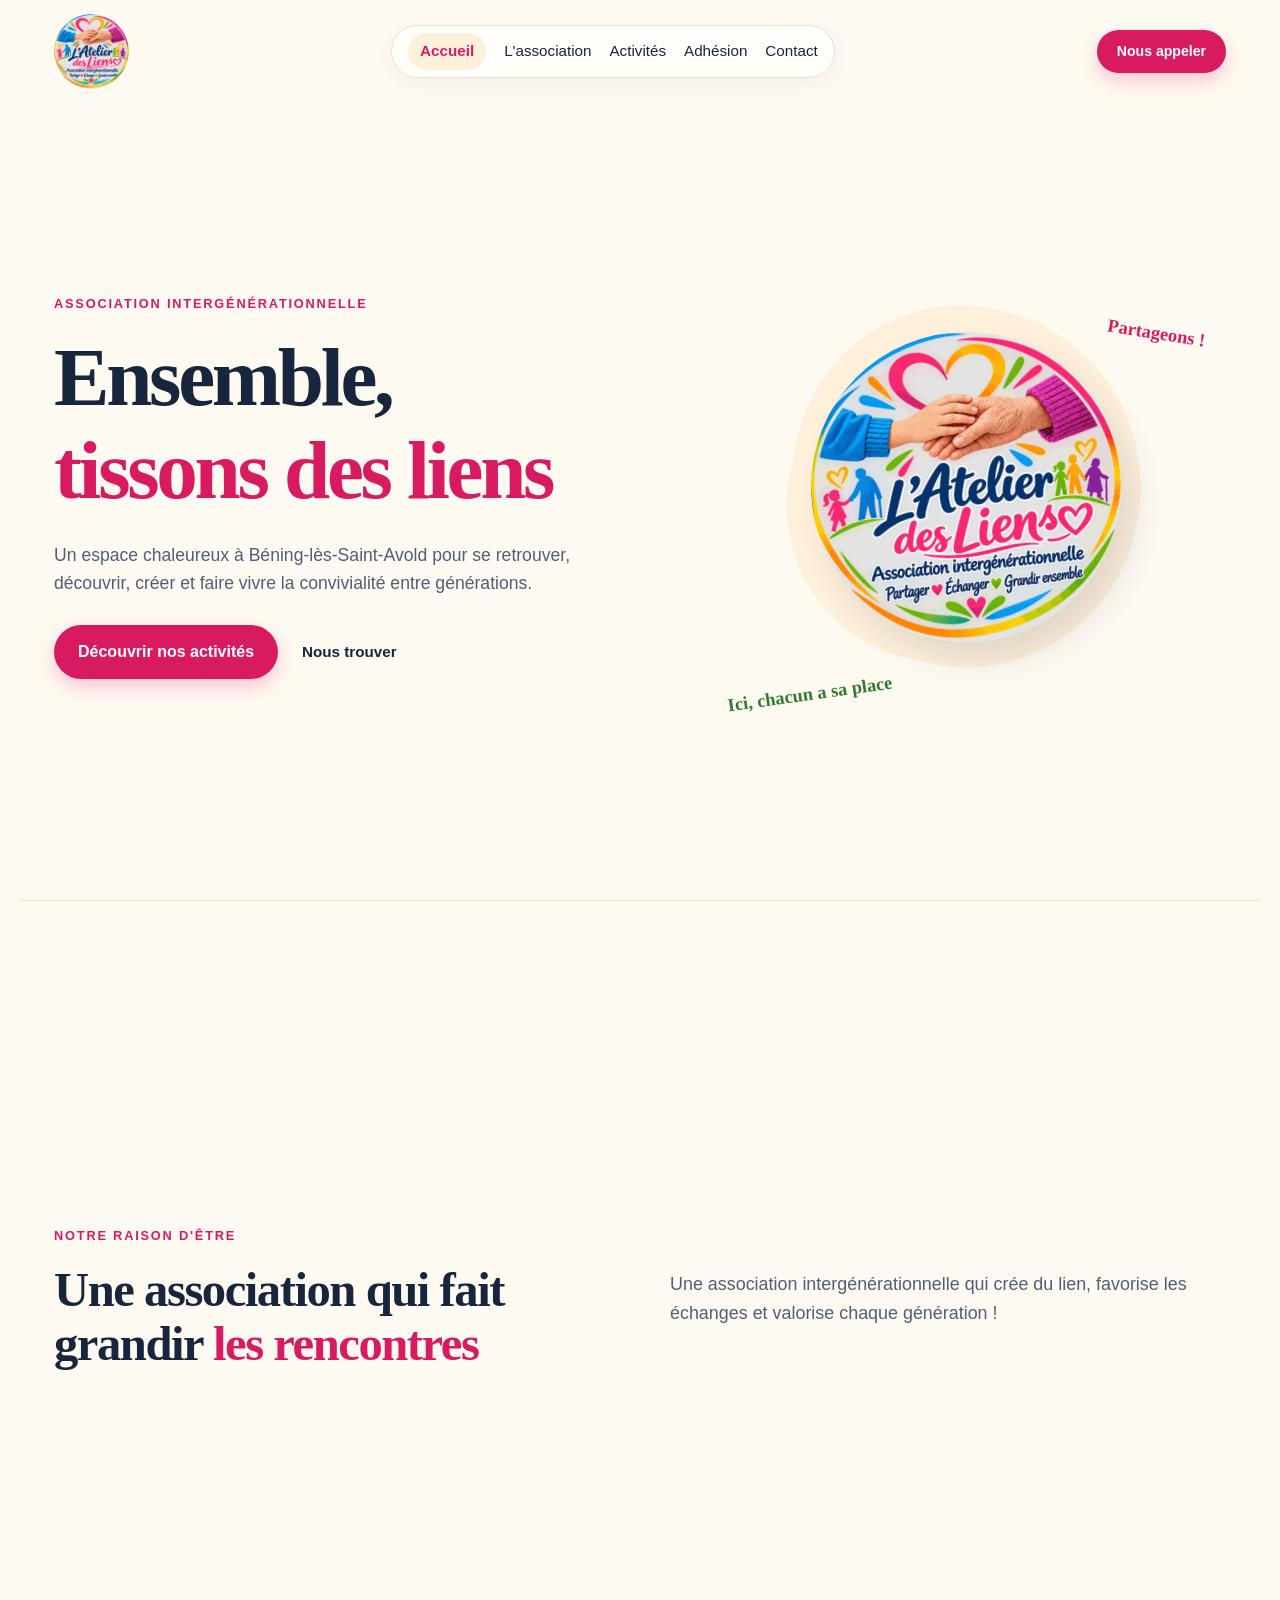
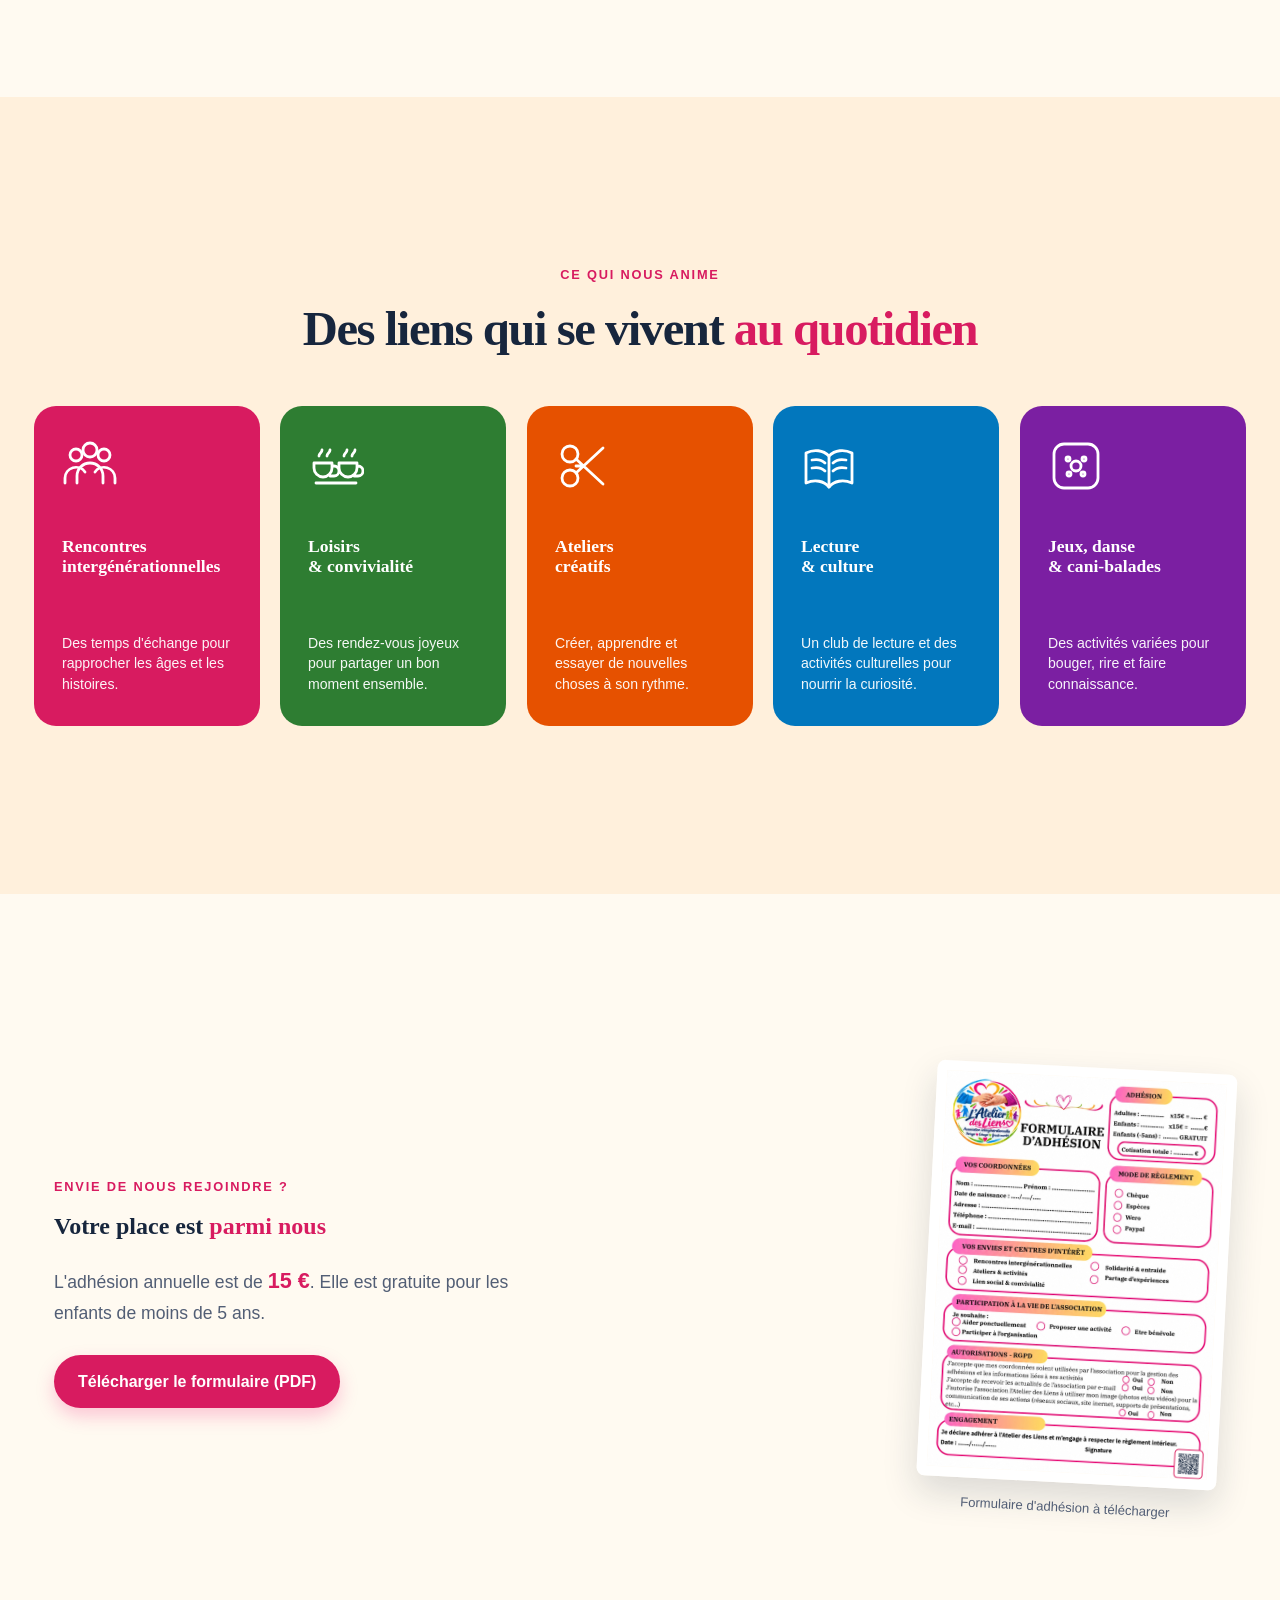
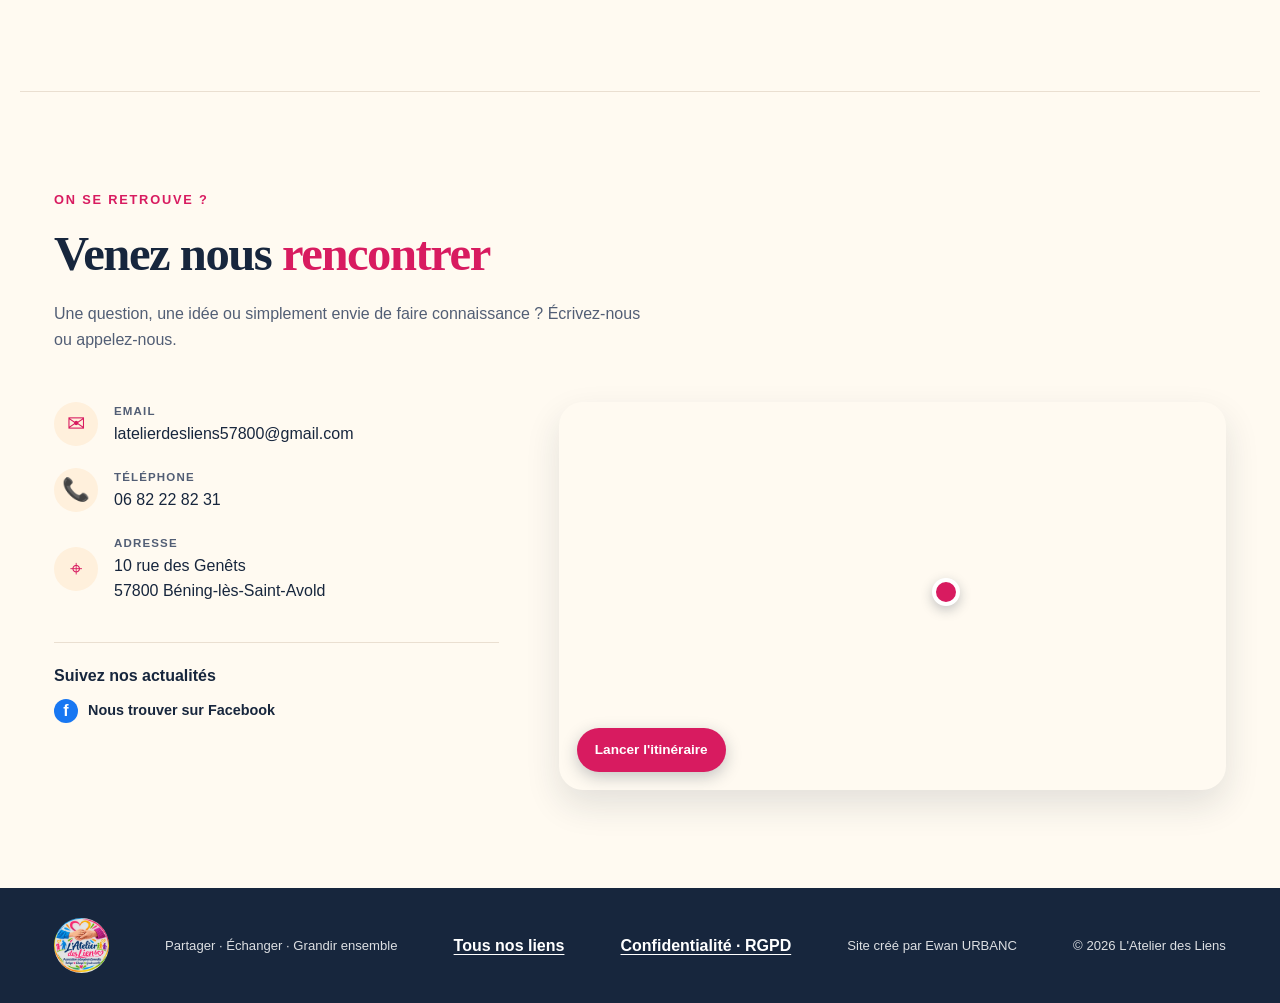
==== commit 8be594e9: "Carte affichée directement, flèches retirées" ====
--- a/index.html
+++ b/index.html
@@ -17,7 +17,7 @@
     <link rel="icon" type="image/png" href="assets/logo-icon.png">
     <link rel="apple-touch-icon" href="assets/logo-icon.png">
     <script type="application/ld+json">{"@context":"https://schema.org","@type":"Organization","name":"L'Atelier des Liens","url":"https://nougrr.github.io/atelier-des-liens/","logo":"https://nougrr.github.io/atelier-des-liens/assets/logo-atelier-des-liens.png","telephone":"+33682228231","email":"latelierdesliens57800@gmail.com","address":{"@type":"PostalAddress","streetAddress":"10 rue des Genêts","postalCode":"57800","addressLocality":"Béning-lès-Saint-Avold","addressCountry":"FR"},"sameAs":["https://www.facebook.com/profile.php?id=61596247804913"]}</script>
-    <link rel="stylesheet" href="styles.css">
+    <link rel="stylesheet" href="styles.css?v=3">
   </head>
   <body>
     <header class="site-header">
@@ -43,8 +43,8 @@
           <h1>Ensemble,<br><em>tissons des liens</em></h1>
           <p class="hero-text">Un espace chaleureux à Béning-lès-Saint-Avold pour se retrouver, découvrir, créer et faire vivre la convivialité entre générations.</p>
           <div class="hero-actions">
-            <a class="button" href="#activites">Découvrir nos activités <span aria-hidden="true">→</span></a>
-            <a class="text-link" href="#contact">Nous trouver <span aria-hidden="true">↓</span></a>
+            <a class="button" href="#activites">Découvrir nos activités</a>
+            <a class="text-link" href="#contact">Nous trouver</a>
           </div>
         </div>
         <div class="hero-art" aria-hidden="true">
@@ -82,7 +82,7 @@
           <p class="eyebrow">Envie de nous rejoindre ?</p>
           <h2>Votre place est <em>parmi nous</em></h2>
           <p>L'adhésion annuelle est de <strong>15 €</strong>. Elle est gratuite pour les enfants de moins de 5 ans.</p>
-          <a class="button" href="assets/formulaire-adhesion-avec-liens.pdf" download>Télécharger le formulaire (PDF) <span aria-hidden="true">↓</span></a>
+          <a class="button" href="assets/formulaire-adhesion-avec-liens.pdf" download>Télécharger le formulaire (PDF)</a>
         </div>
         <figure class="form-preview">
           <a href="assets/formulaire-adhesion-avec-liens.pdf" download aria-label="Télécharger le formulaire d'adhésion (PDF)"><img src="assets/formulaire-adhesion-avec-liens.png" alt="Aperçu du formulaire d'adhésion avec QR code"></a>
@@ -101,15 +101,12 @@
             <a class="contact-item" href="mailto:latelierdesliens57800@gmail.com?subject=Contact%20L%27Atelier%20des%20Liens"><span class="contact-symbol" aria-hidden="true">✉</span><span><small>Email</small>latelierdesliens57800@gmail.com</span></a>
             <a class="contact-item" href="tel:+33682228231" aria-label="Appeler le 06 82 22 82 31"><span class="contact-symbol" aria-hidden="true">📞</span><span><small>Téléphone</small>06 82 22 82 31</span></a>
             <a class="contact-item" href="https://www.google.com/maps/dir/?api=1&amp;destination=10+rue+des+Gen%C3%AAts+57800+B%C3%A9ning-l%C3%A8s-Saint-Avold" target="_blank" rel="noopener"><span class="contact-symbol" aria-hidden="true">⌖</span><span><small>Adresse</small>10 rue des Genêts<br>57800 Béning-lès-Saint-Avold</span></a>
-            <div class="social-note"><span>Suivez nos actualités</span><a class="facebook-link" href="https://www.facebook.com/profile.php?id=61596247804913&amp;locale=fr_FR" target="_blank" rel="noopener"><span class="facebook-mark">f</span> Nous trouver sur Facebook <span aria-hidden="true">↗</span></a></div>
+            <div class="social-note"><span>Suivez nos actualités</span><a class="facebook-link" href="https://www.facebook.com/profile.php?id=61596247804913&amp;locale=fr_FR" target="_blank" rel="noopener"><span class="facebook-mark">f</span> Nous trouver sur Facebook</a></div>
           </div>
           <div class="map-card">
-            <div class="map-consent" id="mapConsent" data-src="https://www.google.com/maps?ll=49.1370452,6.8275457&amp;z=17&amp;output=embed">
-              <p>La carte est fournie par Google Maps. Son affichage transmet des données techniques à Google.</p>
-              <button class="button button-small" type="button" id="mapLoad">Afficher la carte</button>
-            </div>
-            <div class="map-location" hidden role="img" aria-label="L'Atelier des Liens, 10 rue des Genêts, 57800 Béning-lès-Saint-Avold"><span aria-hidden="true"></span></div>
-            <a class="map-link" href="https://www.google.com/maps/dir/?api=1&amp;destination=10+rue+des+Gen%C3%AAts+57800+B%C3%A9ning-l%C3%A8s-Saint-Avold" target="_blank" rel="noopener noreferrer">Lancer l'itinéraire <span aria-hidden="true">↗</span></a>
+            <iframe title="Carte de localisation de L'Atelier des Liens" src="https://www.google.com/maps?ll=49.1370452,6.8275457&amp;z=17&amp;output=embed" loading="lazy" referrerpolicy="no-referrer-when-downgrade" allowfullscreen></iframe>
+            <div class="map-location" role="img" aria-label="L'Atelier des Liens, 10 rue des Genêts, 57800 Béning-lès-Saint-Avold"><span aria-hidden="true"></span></div>
+            <a class="map-link" href="https://www.google.com/maps/dir/?api=1&amp;destination=10+rue+des+Gen%C3%AAts+57800+B%C3%A9ning-l%C3%A8s-Saint-Avold" target="_blank" rel="noopener noreferrer">Lancer l'itinéraire</a>
           </div>
         </div>
       </section>
@@ -117,6 +114,6 @@
     </main>
 
     <footer class="site-footer"><img src="assets/logo-atelier-des-liens.png" alt="" aria-hidden="true"><p>Partager · Échanger · Grandir ensemble</p><a href="linktree.html">Tous nos liens</a><a href="confidentialite.html">Confidentialité · RGPD</a><p>Site créé par Ewan URBANC</p><p>© 2026 L'Atelier des Liens</p></footer>
-    <script src="script.js"></script>
+    <script src="script.js?v=3"></script>
   </body>
 </html>
--- a/styles.css
+++ b/styles.css
@@ -260,7 +260,6 @@
 
 .page-section {
   min-height: calc(100svh - var(--header-height));
-  scroll-margin-top: var(--header-height);
 }
 
 @media (prefers-reduced-motion: reduce) {
@@ -551,23 +550,6 @@
   min-height: 380px;
   width: 100%;
 }
-
-.map-consent {
-  align-items: center;
-  background: var(--peach, #fff0dc);
-  display: flex;
-  flex-direction: column;
-  gap: 16px;
-  height: 100%;
-  justify-content: center;
-  min-height: 380px;
-  padding: 24px;
-  text-align: center;
-}
-
-.map-consent p { margin: 0; max-width: 320px; }
-
-.map-location[hidden] { display: none; }
 
 .map-location {
   align-items: center;
@@ -907,6 +889,7 @@
 
 @media (max-width: 850px) {
   :root { --header-height: 80px; }
+  html { scroll-padding-top: 0; }
 
   .site-header,
   .legal-header {
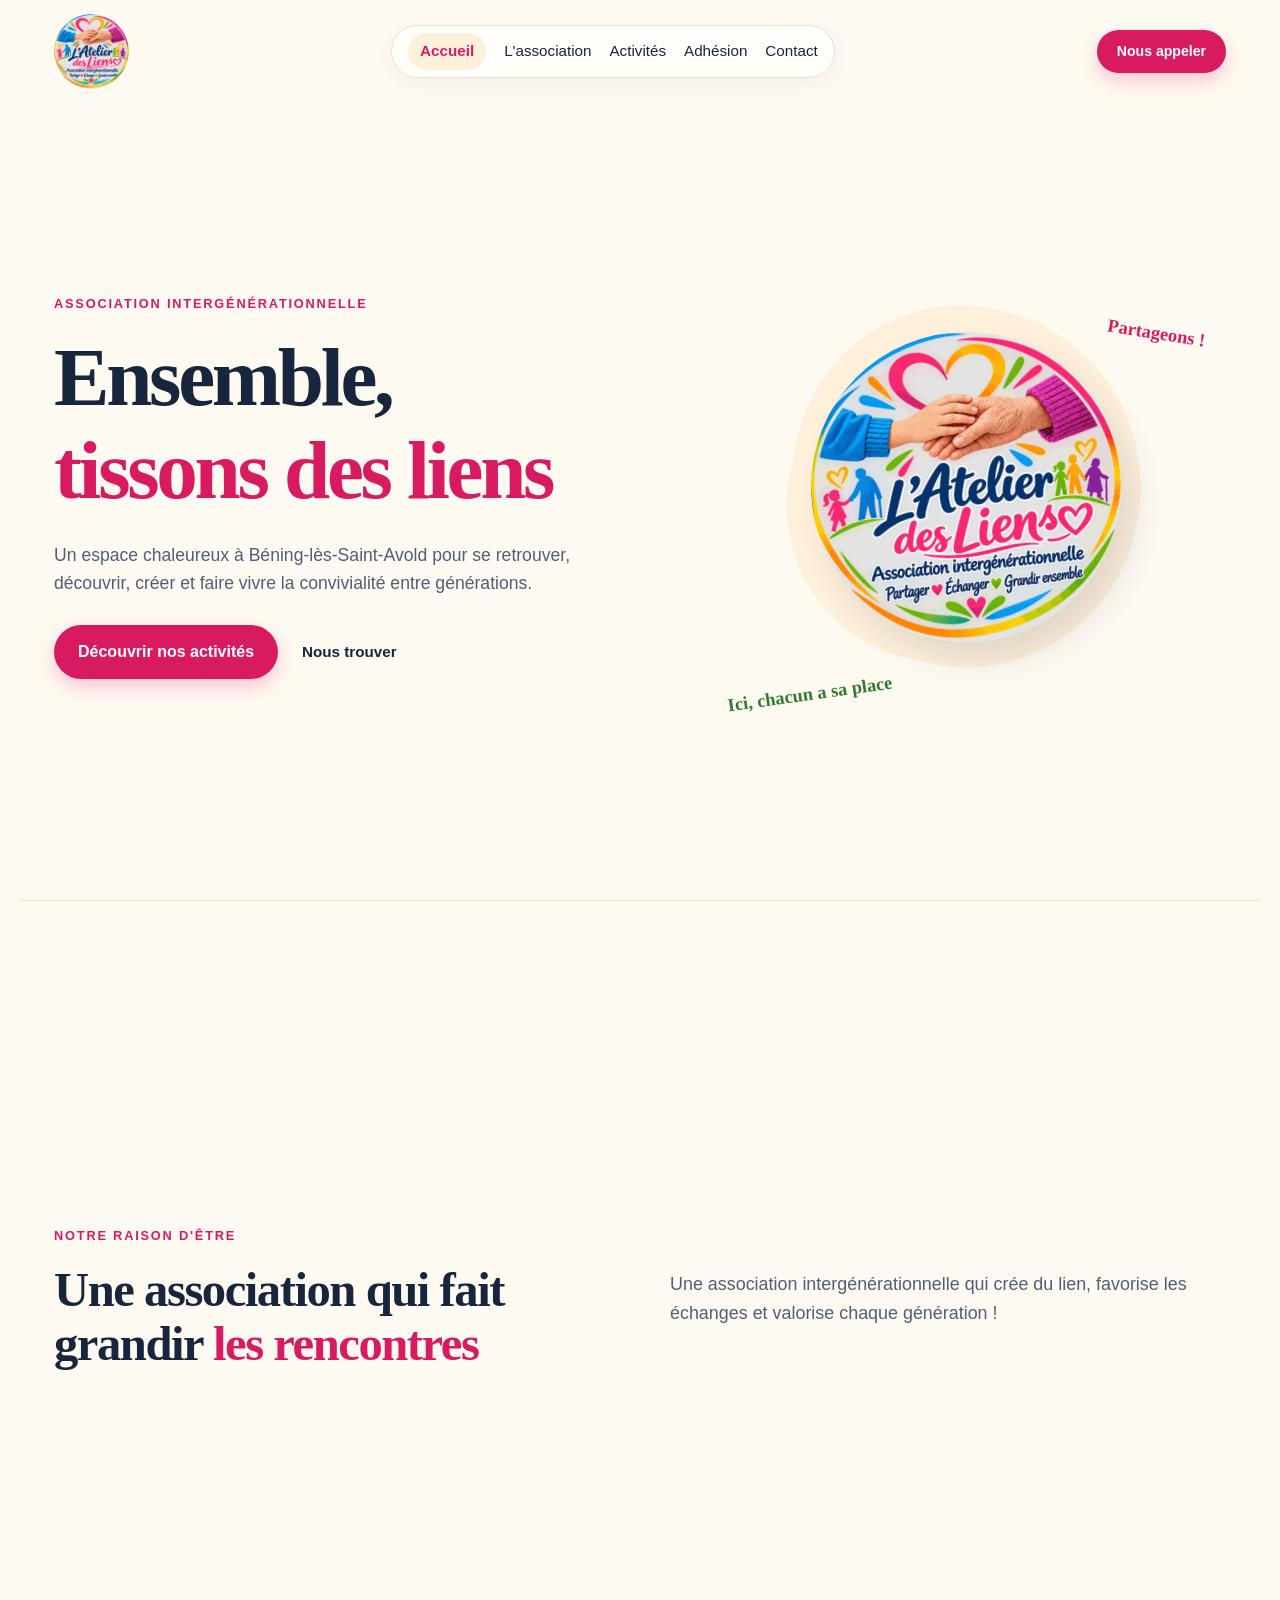
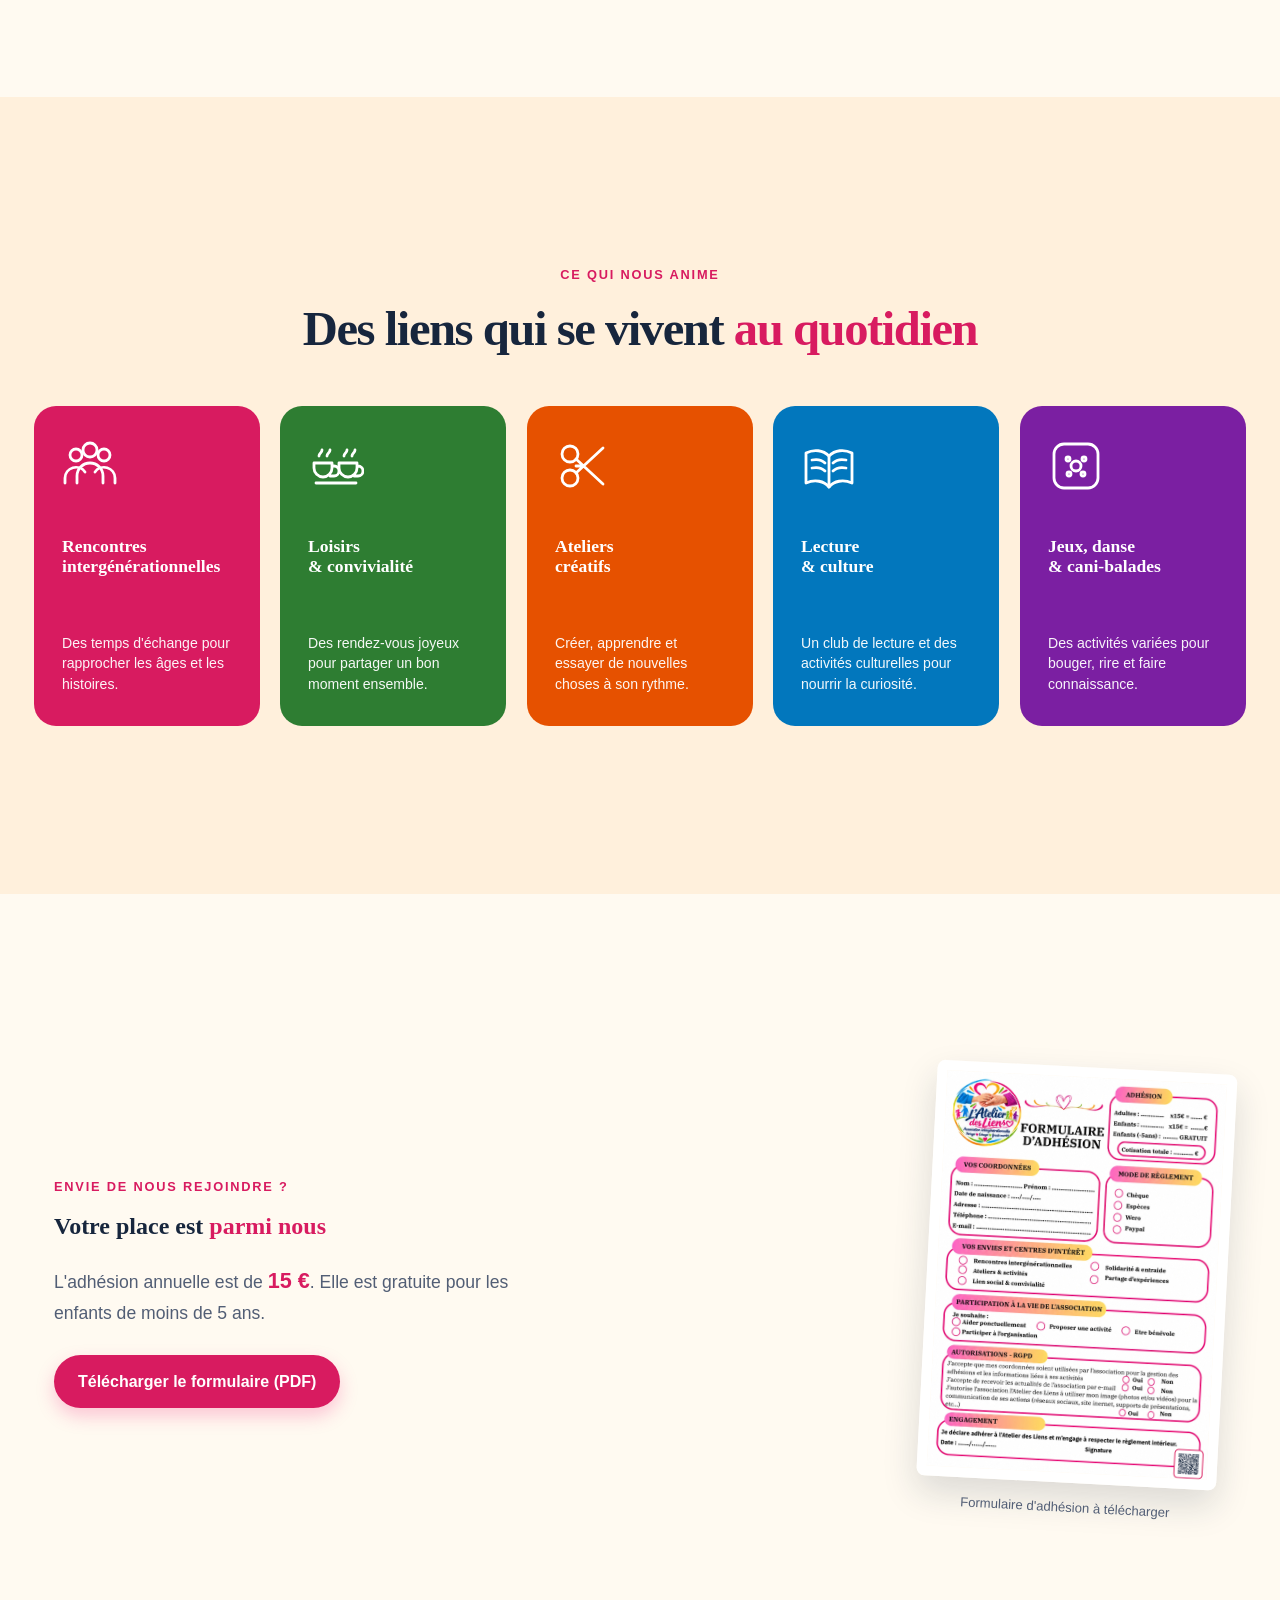
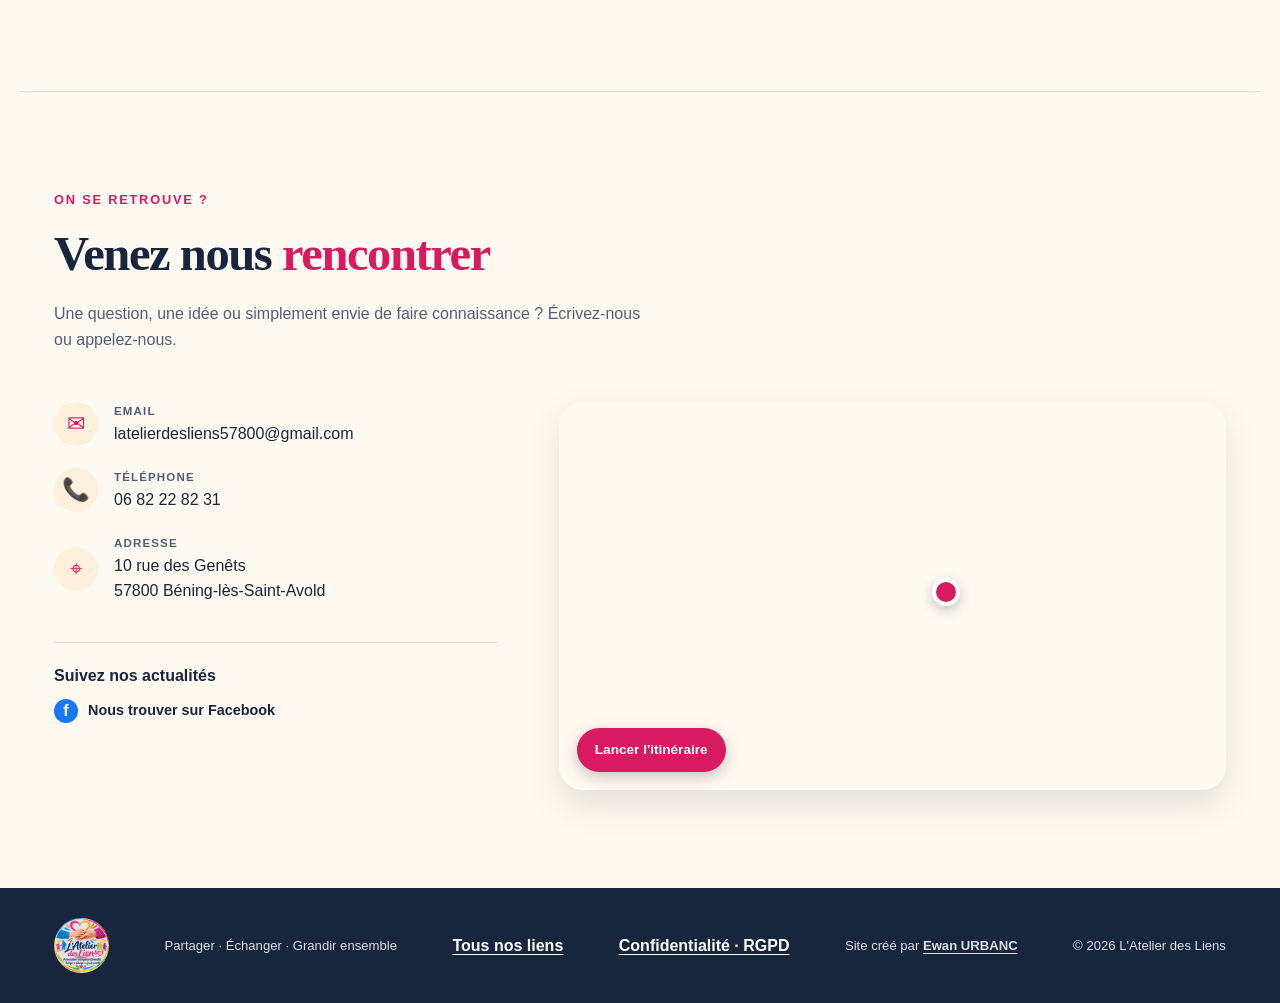
==== commit b1c18496: "Ajoute un lien vers le portfolio du créateur dans le footer" ====
--- a/index.html
+++ b/index.html
@@ -17,7 +17,7 @@
     <link rel="icon" type="image/png" href="assets/logo-icon.png">
     <link rel="apple-touch-icon" href="assets/logo-icon.png">
     <script type="application/ld+json">{"@context":"https://schema.org","@type":"Organization","name":"L'Atelier des Liens","url":"https://nougrr.github.io/atelier-des-liens/","logo":"https://nougrr.github.io/atelier-des-liens/assets/logo-atelier-des-liens.png","telephone":"+33682228231","email":"latelierdesliens57800@gmail.com","address":{"@type":"PostalAddress","streetAddress":"10 rue des Genêts","postalCode":"57800","addressLocality":"Béning-lès-Saint-Avold","addressCountry":"FR"},"sameAs":["https://www.facebook.com/profile.php?id=61596247804913"]}</script>
-    <link rel="stylesheet" href="styles.css?v=3">
+    <link rel="stylesheet" href="styles.css?v=4">
   </head>
   <body>
     <header class="site-header">
@@ -113,7 +113,7 @@
 
     </main>
 
-    <footer class="site-footer"><img src="assets/logo-atelier-des-liens.png" alt="" aria-hidden="true"><p>Partager · Échanger · Grandir ensemble</p><a href="linktree.html">Tous nos liens</a><a href="confidentialite.html">Confidentialité · RGPD</a><p>Site créé par Ewan URBANC</p><p>© 2026 L'Atelier des Liens</p></footer>
+    <footer class="site-footer"><img src="assets/logo-atelier-des-liens.png" alt="" aria-hidden="true"><p>Partager · Échanger · Grandir ensemble</p><a href="linktree.html">Tous nos liens</a><a href="confidentialite.html">Confidentialité · RGPD</a><p>Site créé par <a href="https://nougrr.github.io/portfolio/" target="_blank" rel="noopener">Ewan URBANC</a></p><p>© 2026 L'Atelier des Liens</p></footer>
     <script src="script.js?v=3"></script>
   </body>
 </html>
--- a/styles.css
+++ b/styles.css
@@ -682,6 +682,13 @@
   font-size: 0.82rem;
   margin: 0;
   opacity: 0.85;
+}
+
+.site-footer p a {
+  color: #fff;
+  font-weight: 700;
+  text-decoration: underline;
+  text-underline-offset: 3px;
 }
 
 /* ==========================================================================
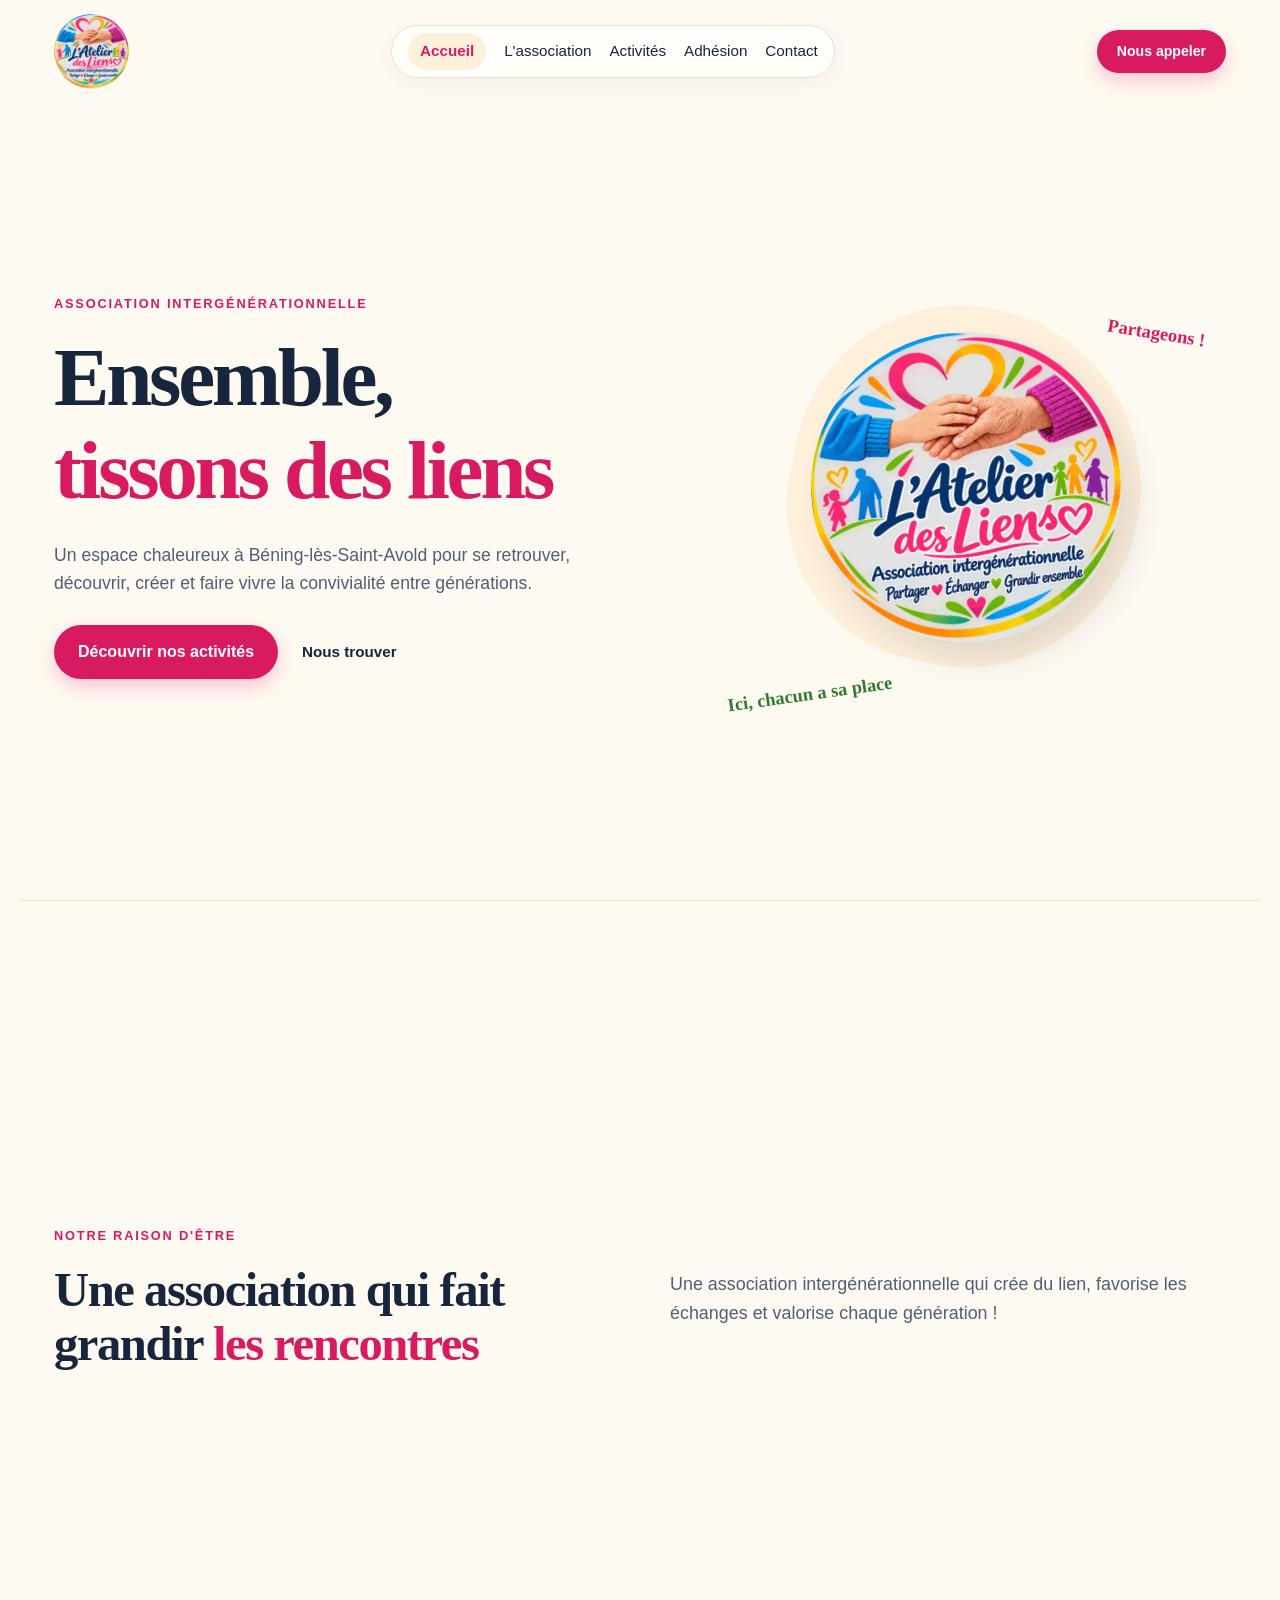
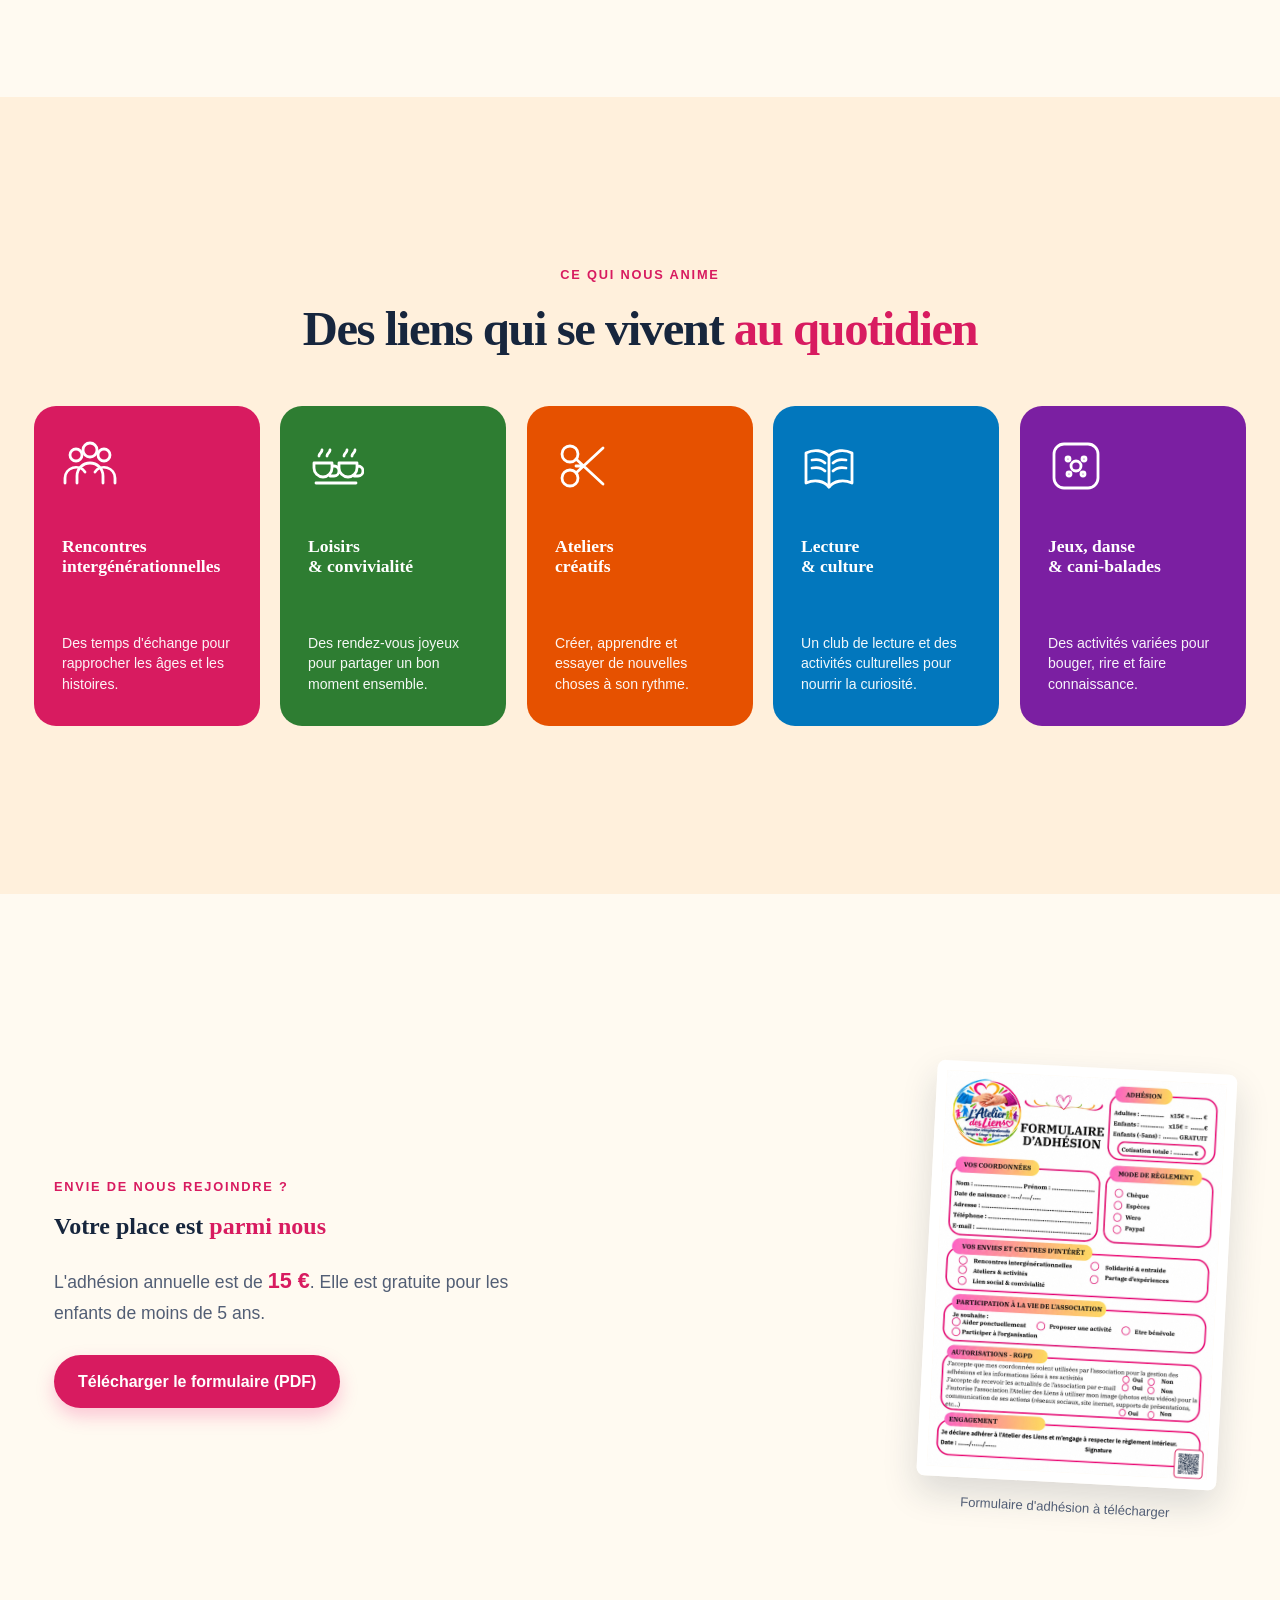
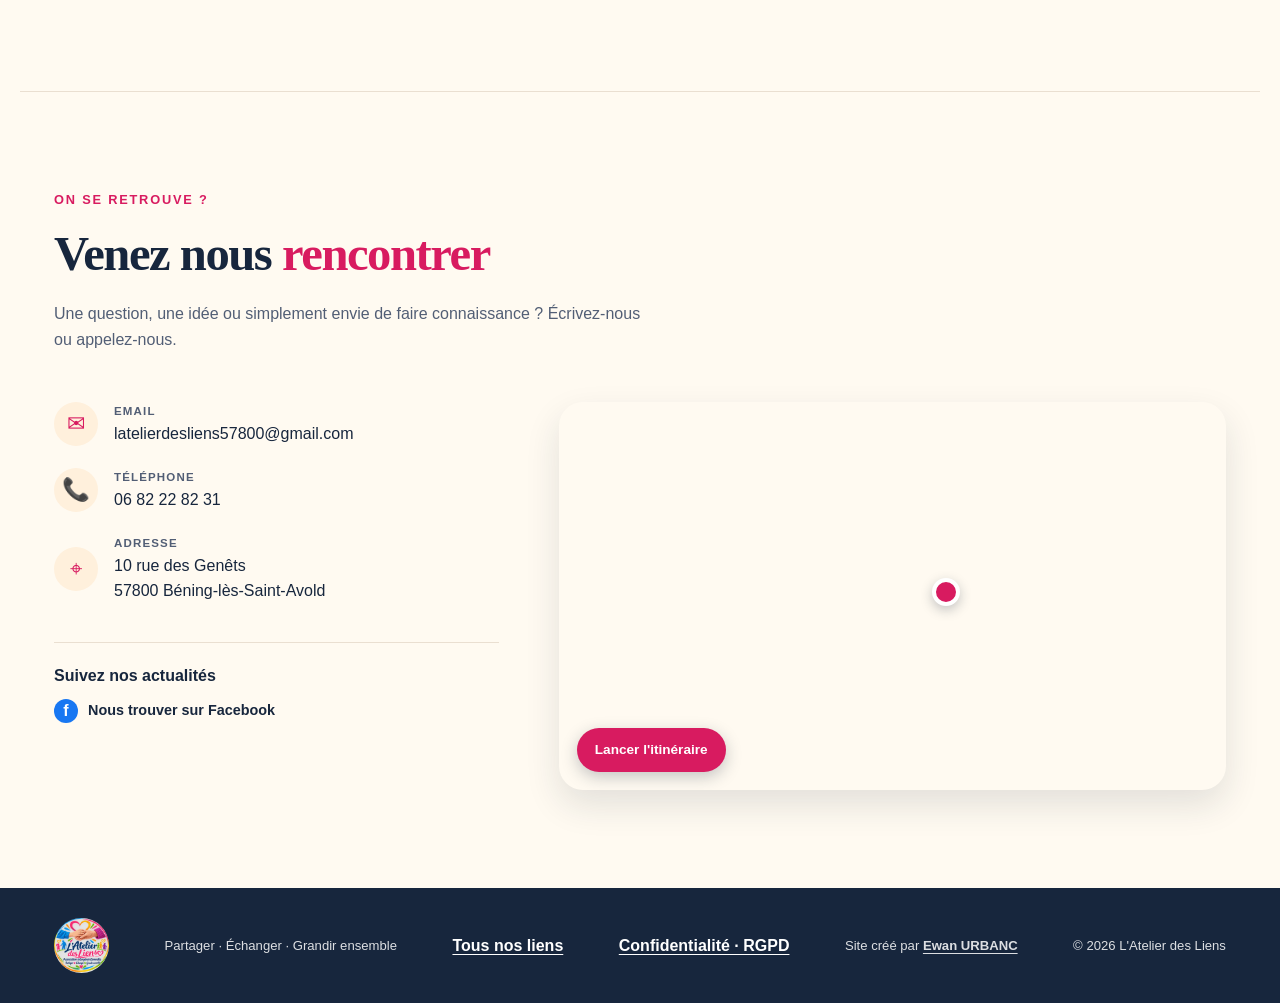
==== commit 45edc87b: "Ajoute favicon.ico à la racine pour l'affichage dans les navigateurs et Google" ====
--- a/index.html
+++ b/index.html
@@ -7,16 +7,17 @@
     <title>L'Atelier des Liens | Partager, échanger, grandir ensemble</title>
     <meta property="og:title" content="L'Atelier des Liens | Partager, échanger, grandir ensemble">
     <meta property="og:description" content="Une association intergénérationnelle qui crée du lien, favorise les échanges et valorise chaque génération !">
-    <meta property="og:image" content="https://nougrr.github.io/atelier-des-liens/assets/logo-atelier-des-liens.png">
-    <meta property="og:url" content="https://nougrr.github.io/atelier-des-liens/">
+    <meta property="og:image" content="https://atelierdesliens-bening.fr/assets/logo-atelier-des-liens.png">
+    <meta property="og:url" content="https://atelierdesliens-bening.fr/">
     <meta property="og:locale" content="fr_FR">
     <meta property="og:site_name" content="L'Atelier des Liens">
     <meta property="og:type" content="website">
     <meta name="theme-color" content="#fffaf1">
-    <link rel="canonical" href="https://nougrr.github.io/atelier-des-liens/">
-    <link rel="icon" type="image/png" href="assets/logo-icon.png">
+    <link rel="canonical" href="https://atelierdesliens-bening.fr/">
+    <link rel="icon" href="/favicon.ico" sizes="48x48">
+    <link rel="icon" type="image/png" sizes="96x96" href="/assets/favicon-96.png">
     <link rel="apple-touch-icon" href="assets/logo-icon.png">
-    <script type="application/ld+json">{"@context":"https://schema.org","@type":"Organization","name":"L'Atelier des Liens","url":"https://nougrr.github.io/atelier-des-liens/","logo":"https://nougrr.github.io/atelier-des-liens/assets/logo-atelier-des-liens.png","telephone":"+33682228231","email":"latelierdesliens57800@gmail.com","address":{"@type":"PostalAddress","streetAddress":"10 rue des Genêts","postalCode":"57800","addressLocality":"Béning-lès-Saint-Avold","addressCountry":"FR"},"sameAs":["https://www.facebook.com/profile.php?id=61596247804913"]}</script>
+    <script type="application/ld+json">{"@context":"https://schema.org","@type":"Organization","name":"L'Atelier des Liens","url":"https://atelierdesliens-bening.fr/","logo":"https://atelierdesliens-bening.fr/assets/logo-atelier-des-liens.png","telephone":"+33682228231","email":"latelierdesliens57800@gmail.com","address":{"@type":"PostalAddress","streetAddress":"10 rue des Genêts","postalCode":"57800","addressLocality":"Béning-lès-Saint-Avold","addressCountry":"FR"},"sameAs":["https://www.facebook.com/profile.php?id=61596247804913"]}</script>
     <link rel="stylesheet" href="styles.css?v=4">
   </head>
   <body>
@@ -98,7 +99,7 @@
         </div>
         <div class="contact-layout">
           <div class="contact-details">
-            <a class="contact-item" href="mailto:latelierdesliens57800@gmail.com?subject=Contact%20L%27Atelier%20des%20Liens"><span class="contact-symbol" aria-hidden="true">✉</span><span><small>Email</small>latelierdesliens57800@gmail.com</span></a>
+            <a class="contact-item" href="https://mail.google.com/mail/?view=cm&amp;fs=1&amp;to=latelierdesliens57800@gmail.com&amp;su=Contact%20L%27Atelier%20des%20Liens" target="_blank" rel="noopener"><span class="contact-symbol" aria-hidden="true">✉</span><span><small>Email</small>latelierdesliens57800@gmail.com</span></a>
             <a class="contact-item" href="tel:+33682228231" aria-label="Appeler le 06 82 22 82 31"><span class="contact-symbol" aria-hidden="true">📞</span><span><small>Téléphone</small>06 82 22 82 31</span></a>
             <a class="contact-item" href="https://www.google.com/maps/dir/?api=1&amp;destination=10+rue+des+Gen%C3%AAts+57800+B%C3%A9ning-l%C3%A8s-Saint-Avold" target="_blank" rel="noopener"><span class="contact-symbol" aria-hidden="true">⌖</span><span><small>Adresse</small>10 rue des Genêts<br>57800 Béning-lès-Saint-Avold</span></a>
             <div class="social-note"><span>Suivez nos actualités</span><a class="facebook-link" href="https://www.facebook.com/profile.php?id=61596247804913&amp;locale=fr_FR" target="_blank" rel="noopener"><span class="facebook-mark">f</span> Nous trouver sur Facebook</a></div>
